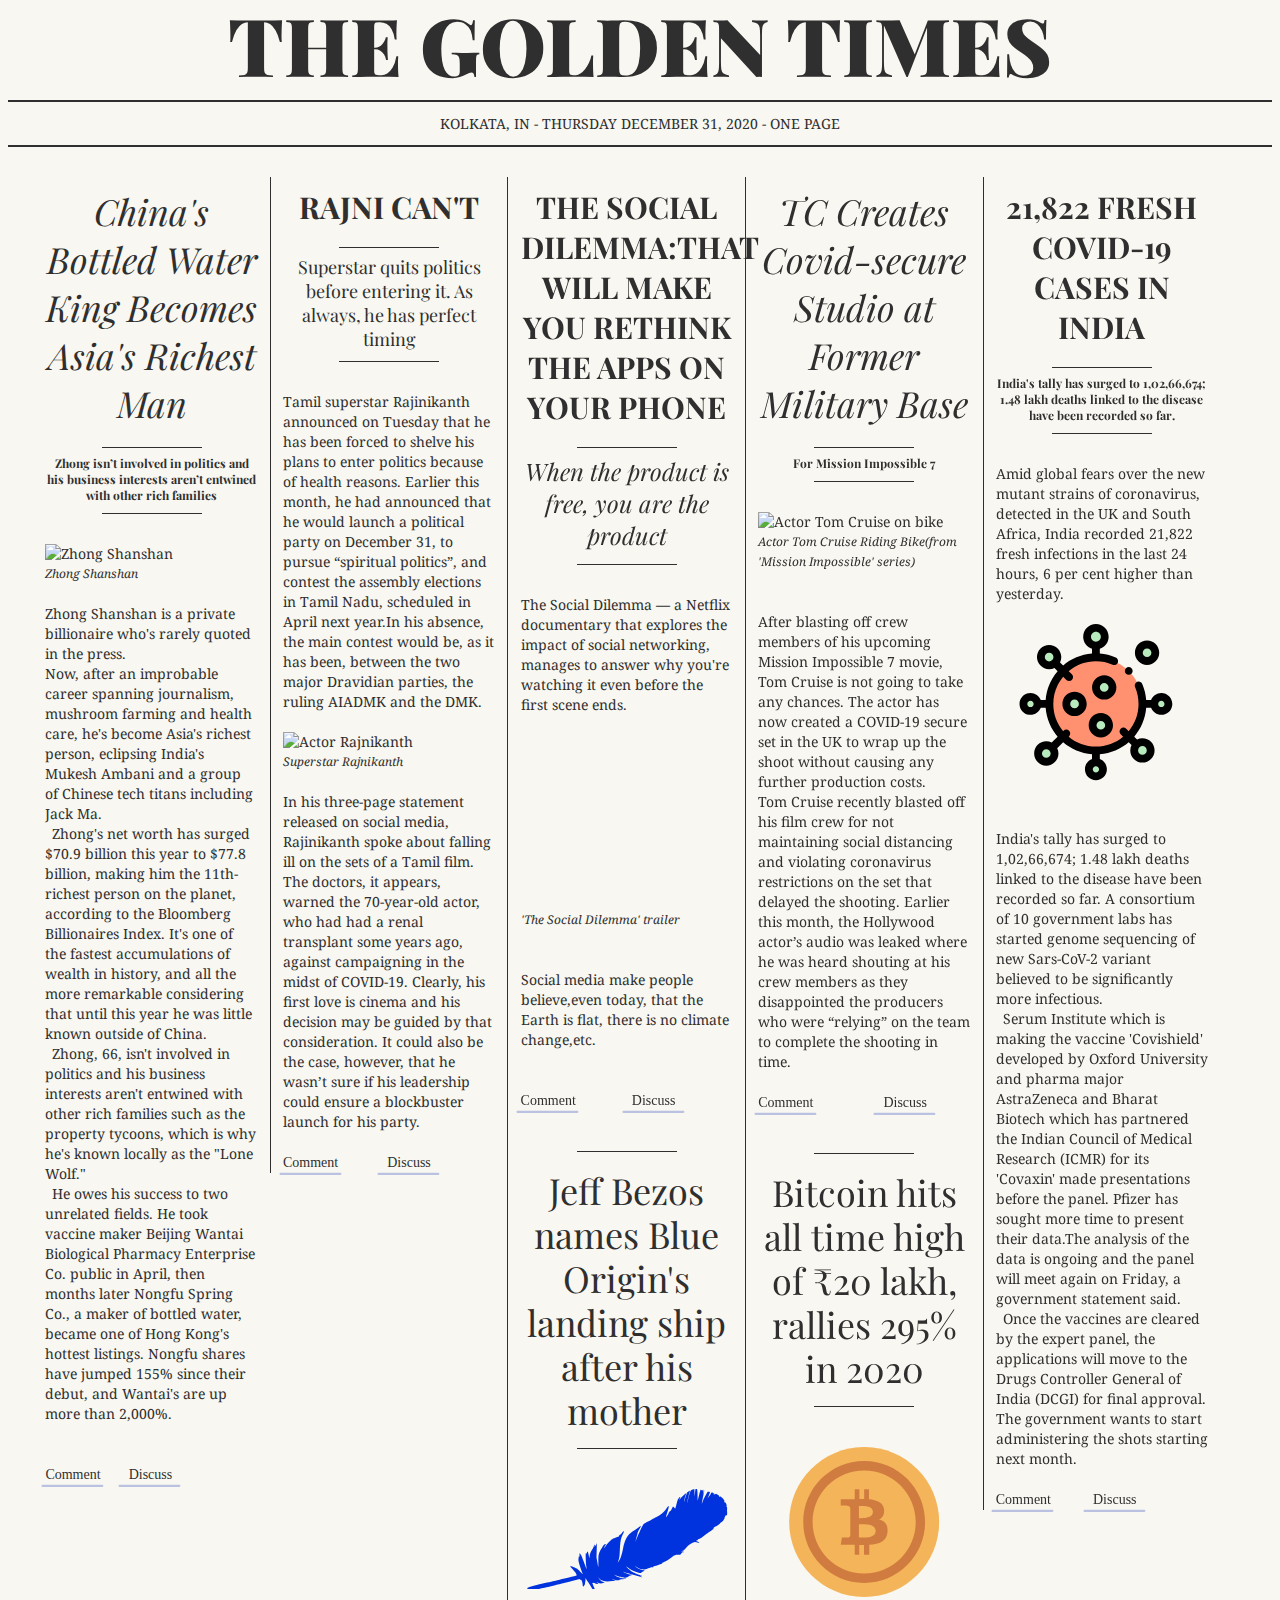
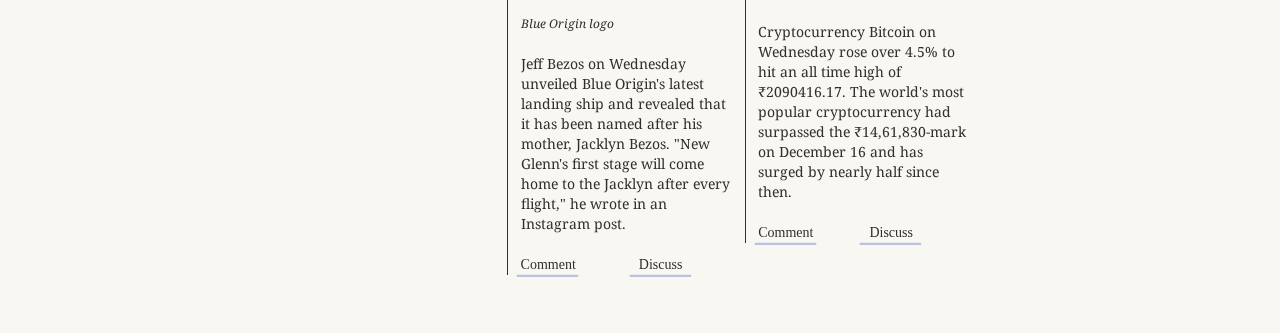
==== index.html @ c3b542cd "index.html" ====
<!DOCTYPE html><html lang="en"><head><meta name="title" content="The Golden Times"><meta name="description" content="Read dreamlike Newspaper"><meta name="keywords" content="Newspaper, News"><meta name="theme-color" content="#2f2f2f"><meta name="msapplication-navbutton-color" content="#2f2f2f"><meta name="apple-mobile-web-app-status-bar-style" content="#2f2f2f"><title>The Golden Times</title><meta name="viewport" content="width=device-width"><link rel="icon" href="https://user-images.githubusercontent.com/72780530/103415965-78e92180-4baa-11eb-8cbb-dcd8109ae44d.png" type="image/png" sizes="32x32"><link href="https://fonts.googleapis.com/css?family=Playfair+Display:400,700,900,400italic,700italic,900italic|Droid+Serif:400,700,400italic,700italic" rel="stylesheet" type="text/css"></head><body><div class="head"><div class="headerobjectswrapper"> <header>The Golden Times</header></div><div class="subhead">Kolkata, IN - Thursday December 31, 2020 - One Page</div></div><div class="content"><div class="collumns"><div class="collumn"><div class="head"><span class="headline hl3">China's Bottled Water King Becomes Asia's Richest Man</span><p><span class="headline hl4">Zhong isn’t involved in politics and his business interests aren’t entwined with other rich families</span></p></div><img loading="lazy" src="https://www.straitstimes.com/sites/default/files/styles/article_pictrure_780x520_/public/articles/2020/09/26/tl-zss-o-260920.jpg?itok=svStbSKo&amp;timestamp=1601111342" alt="Zhong Shanshan" class="media"><figcaption class="figcaption">Zhong Shanshan</figcaption><br>Zhong Shanshan is a private billionaire who's rarely quoted in the press.<br>Now, after an improbable career spanning journalism, mushroom farming and health care, he's become Asia's richest person, eclipsing India's Mukesh Ambani and a group of Chinese tech titans including Jack Ma.<br><p>&ensp;Zhong's net worth has surged $70.9 billion this year to $77.8 billion, making him the 11th-richest person on the planet, according to the Bloomberg Billionaires Index. It's one of the fastest accumulations of wealth in history, and all the more remarkable considering that until this year he was little known outside of China.<br>&ensp;Zhong, 66, isn't involved in politics and his business interests aren't entwined with other rich families such as the property tycoons, which is why he's known locally as the "Lone Wolf."<br>&ensp;He owes his success to two unrelated fields. He took vaccine maker Beijing Wantai Biological Pharmacy Enterprise Co. public in April, then months later Nongfu Spring Co., a maker of bottled water, became one of Hong Kong's hottest listings. Nongfu shares have jumped 155% since their debut, and Wantai's are up more than 2,000%.</p>&emsp;&emsp;&emsp;&emsp;<div><a href="comment#zhongshanshan">Comment<svg class="link" viewBox="0 0 70 36"> <path d="M6.9739 30.8153H63.0244C65.5269 30.8152 75.5358 -3.68471 35.4998 2.81531C-16.1598 11.2025 0.894099 33.9766 26.9922 34.3153C104.062 35.3153 54.5169 -6.68469 23.489 9.31527" /> </svg></a>&emsp;&emsp;<a href="forum#zhongshanshan">Discuss<svg class="link" viewBox="0 0 70 36"> <path d="M6.9739 30.8153H63.0244C65.5269 30.8152 75.5358 -3.68471 35.4998 2.81531C-16.1598 11.2025 0.894099 33.9766 26.9922 34.3153C104.062 35.3153 54.5169 -6.68469 23.489 9.31527" /> </svg></a></div>&emsp;&emsp;&emsp;&emsp; &emsp;&emsp;&emsp;&emsp;&emsp;&emsp;&emsp;&emsp;&emsp;&emsp;&emsp;</div><div class="collumn"><div class="head"><span class="headline hl1">RAJNI CAN'T</span><p><span class="headline hl6">Superstar quits politics before entering it. As always, he has perfect timing</span></p></div>Tamil superstar Rajinikanth announced on Tuesday that he has been forced to shelve his plans to enter politics because of health reasons. Earlier this month, he had announced that he would launch a political party on December 31, to pursue “spiritual politics”, and contest the assembly elections in Tamil Nadu, scheduled in April next year.In his absence, the main contest would be, as it has been, between the two major Dravidian parties, the ruling AIADMK and the DMK.<p></p> <figure class="figure"> <img loading="lazy" class="media" src="https://1.bp.blogspot.com/-Cz1cmx7LyFQ/X-3PhOrOi8I/AAAAAAAAAnc/_jgIpb9uRPkKDDcOwLgp2KeT5uuwi2o0gCLcBGAsYHQ/1.gif" alt="Actor Rajnikanth"> <figcaption class="figcaption">Superstar Rajnikanth</figcaption> </figure><p>In his three-page statement released on social media, Rajinikanth spoke about falling ill on the sets of a Tamil film. The doctors, it appears, warned the 70-year-old actor, who had had a renal transplant some years ago, against campaigning in the midst of COVID-19. Clearly, his first love is cinema and his decision may be guided by that consideration. It could also be the case, however, that he wasn’t sure if his leadership could ensure a blockbuster launch for his party.</p><div><a href="comment#rajnikanth">Comment<svg class="link" viewBox="0 0 70 36"> <path d="M6.9739 30.8153H63.0244C65.5269 30.8152 75.5358 -3.68471 35.4998 2.81531C-16.1598 11.2025 0.894099 33.9766 26.9922 34.3153C104.062 35.3153 54.5169 -6.68469 23.489 9.31527" /> </svg></a>&ensp;&ensp;&emsp;&emsp;&ensp;<a href="forum#rajnikanth">Discuss<svg class="link" viewBox="0 0 70 36"> <path d="M6.9739 30.8153H63.0244C65.5269 30.8152 75.5358 -3.68471 35.4998 2.81531C-16.1598 11.2025 0.894099 33.9766 26.9922 34.3153C104.062 35.3153 54.5169 -6.68469 23.489 9.31527" /> </svg></a></div></div><div class="collumn"><div class="head"><span class="headline hl1">The Social Dilemma:That Will Make You Rethink the Apps on Your Phone</span><p><span class="headline hl2">When the product is free, you are the product</span></p></div>The Social Dilemma — a Netflix documentary that explores the impact of social networking, manages to answer why you're watching it even before the first scene ends.<br><br> <iframe loading="lazy" class="yt" alt="'The Social Dilemma' trailer" title="'The Social Dilemma' trailer" src="https://www.youtube.com/embed/uaaC57tcci0" frameborder="0" allow="accelerometer; autoplay; clipboard-write; encrypted-media; gyroscope; picture-in-picture" allowfullscreen=""></iframe><figcaption class="figcaption">'The Social Dilemma' trailer</figcaption> <br><br><p>Social media make people believe,even today, that the Earth is flat, there is no climate change,etc.<br><br></p><div><a href="comment#thesocialdilemma">Comment<svg class="link" viewBox="0 0 70 36"> <path d="M6.9739 30.8153H63.0244C65.5269 30.8152 75.5358 -3.68471 35.4998 2.81531C-16.1598 11.2025 0.894099 33.9766 26.9922 34.3153C104.062 35.3153 54.5169 -6.68469 23.489 9.31527" /> </svg></a>&ensp;&ensp;&emsp;&emsp;&emsp;<a href="forum#thesocialdilemma">Discuss<svg class="link" viewBox="0 0 70 36"> <path d="M6.9739 30.8153H63.0244C65.5269 30.8152 75.5358 -3.68471 35.4998 2.81531C-16.1598 11.2025 0.894099 33.9766 26.9922 34.3153C104.062 35.3153 54.5169 -6.68469 23.489 9.31527" /> </svg></a></div><span class="citation">Jeff Bezos names Blue Origin's landing ship after his mother</span> <svg style="width:100%;max-height:100px;" version="1.0" xmlns="http://www.w3.org/2000/svg" viewBox="0 0 1200 600" preserveAspectRatio="xMidYMid meet"> <g transform="translate(0,611) scale(0.1,-0.1)" fill="#0033dd" stroke="none"> <path d="M10096 6088 c-2 -13 -14 -108 -26 -213 -12 -104 -23 -192 -26 -194 -2 -2 -4 88 -4 202 0 132 -4 208 -10 212 -6 4 -49 -3 -96 -16 -61 -16 -91 -29 -104 -47 -44 -55 -119 -293 -184 -577 -42 -181 -48 -201 -40 -130 16 135 70 360 161 668 3 10 0 17 -9 17 -22 0 -136 -72 -153 -96 -21 -31 -118 -328 -150 -459 -15 -60 -29 -112 -32 -115 -9 -8 7 109 28 203 11 49 35 138 55 199 20 60 33 112 31 115 -7 6 -130 -100 -246 -212 -60 -58 -103 -110 -122 -145 -15 -30 -28 -47 -29 -38 0 19 23 110 39 151 6 15 8 27 5 27 -13 0 -74 -54 -74 -65 0 -7 -9 -15 -20 -18 -31 -8 -69 -113 -140 -388 -26 -103 -54 -198 -62 -213 l-14 -27 -23 41 c-14 26 -37 47 -64 60 -52 25 -57 25 -57 -2 0 -13 -19 -52 -41 -88 -23 -36 -50 -87 -60 -115 -9 -27 -18 -42 -18 -32 -2 41 -64 -5 -77 -59 -3 -13 -11 -21 -19 -18 -8 3 -16 -9 -23 -33 -20 -70 -49 -143 -54 -137 -3 3 -29 -29 -57 -71 -28 -42 -51 -70 -51 -61 0 28 69 287 115 427 96 299 62 326 -98 79 -128 -197 -400 -424 -613 -510 -51 -21 -167 -79 -256 -128 -90 -49 -221 -120 -291 -157 -170 -89 -240 -153 -298 -273 -189 -391 -300 -642 -350 -792 -21 -63 -38 -113 -38 -109 -2 14 62 291 79 344 11 33 26 94 35 135 17 86 66 193 131 292 73 109 91 198 30 151 -114 -90 -202 -150 -337 -232 -213 -129 -310 -214 -405 -356 -143 -214 -207 -388 -284 -765 -64 -312 -109 -469 -172 -597 -48 -99 -134 -230 -144 -220 -3 3 6 27 20 54 31 61 83 282 91 383 3 41 10 183 15 315 14 331 46 587 91 725 11 34 52 128 90 209 70 147 79 183 46 189 -19 4 -97 -71 -97 -93 0 -7 -8 -19 -17 -26 -9 -8 -29 -34 -45 -58 -15 -25 -28 -37 -28 -28 0 9 -2 17 -5 17 -13 0 -58 -49 -82 -89 -14 -26 -37 -59 -51 -76 -23 -27 -24 -28 -17 -6 7 23 6 24 -26 17 -18 -3 -77 -28 -130 -54 -54 -27 -95 -44 -92 -38 11 18 -24 -2 -96 -53 -39 -28 -74 -51 -78 -51 -4 0 -21 -13 -37 -30 -183 -178 -270 -285 -320 -390 -20 -43 -32 -59 -34 -47 -7 36 8 84 48 150 22 36 40 71 40 76 0 19 -42 12 -85 -14 -50 -29 -87 -75 -122 -153 -15 -31 -47 -86 -72 -122 -54 -77 -113 -208 -143 -316 -20 -73 -22 -107 -26 -439 l-5 -360 -17 100 c-10 55 -34 195 -55 310 l-37 210 7 205 c13 366 15 640 6 640 -10 0 -31 -54 -31 -81 0 -11 -4 -19 -10 -19 -5 0 -19 -17 -29 -37 -11 -21 -29 -49 -40 -63 l-20 -25 14 55 c17 62 19 90 7 90 -12 0 -88 -149 -101 -196 -6 -21 -29 -64 -52 -94 -92 -122 -153 -291 -166 -460 -3 -44 -8 -79 -10 -77 -2 2 -18 78 -37 168 -27 134 -46 206 -62 237 -1 2 -14 -8 -29 -22 -20 -18 -29 -39 -33 -71 -5 -47 -20 -60 -29 -25 -3 11 -12 20 -19 20 -11 0 -14 -30 -14 -157 1 -213 16 -486 34 -608 8 -55 17 -127 21 -160 5 -58 4 -55 -40 70 -47 134 -62 173 -147 385 -28 69 -58 148 -68 175 -45 130 -136 285 -166 285 -2 0 -4 -48 -4 -106 0 -92 -2 -105 -15 -94 -22 18 -35 3 -35 -39 0 -21 -5 -62 -11 -92 -22 -110 47 -365 225 -833 14 -37 26 -71 26 -75 0 -3 -60 53 -132 125 -147 145 -211 197 -266 215 -20 7 -53 23 -72 35 -19 13 -39 24 -44 24 -6 0 -26 11 -45 24 -38 25 -150 52 -175 43 -22 -8 -8 -44 25 -68 16 -11 29 -25 29 -31 0 -6 51 -64 114 -128 73 -74 123 -135 141 -170 15 -30 35 -66 45 -80 9 -14 19 -37 22 -51 5 -26 3 -27 -106 -53 -61 -15 -181 -44 -266 -66 -210 -54 -814 -201 -980 -239 -74 -17 -265 -60 -425 -96 -382 -86 -605 -140 -745 -179 -63 -18 -160 -46 -215 -61 -168 -46 -205 -63 -220 -99 -26 -64 12 -136 71 -136 43 0 446 60 579 86 494 96 931 201 2257 540 l227 58 21 -24 c11 -13 20 -27 20 -32 0 -20 20 -6 21 15 0 19 2 18 16 -10 22 -44 37 -42 30 5 -11 65 13 9 29 -71 8 -39 19 -81 24 -92 8 -19 19 -97 22 -173 1 -23 6 -31 15 -28 9 4 13 -3 13 -19 0 -38 15 -30 54 29 46 69 56 97 56 154 1 26 7 65 15 87 9 24 15 78 15 135 l0 95 44 -78 c25 -42 79 -124 120 -182 42 -58 115 -174 163 -257 96 -168 141 -231 159 -224 7 3 20 -4 30 -15 23 -25 79 -27 71 -1 -20 63 -97 254 -111 273 -9 13 -16 33 -16 44 0 11 -13 48 -29 82 l-30 62 30 -6 c33 -6 37 2 12 30 -10 11 13 0 50 -24 57 -35 81 -44 140 -50 40 -4 87 -11 105 -15 27 -5 32 -3 32 12 0 13 -18 29 -55 48 -30 16 -55 32 -55 37 0 14 9 11 89 -28 115 -57 220 -57 344 -1 62 28 60 44 -6 50 -64 5 -137 39 -174 81 -16 17 -51 56 -79 86 -103 115 -121 149 -28 57 49 -48 107 -99 130 -112 146 -86 361 -103 685 -54 72 11 138 20 145 20 8 0 14 6 14 14 0 9 -29 24 -78 40 -42 15 -84 31 -92 37 -12 9 -11 10 5 4 11 -4 67 -22 125 -42 95 -32 112 -34 188 -30 64 3 87 8 94 20 13 24 68 35 213 42 144 7 185 12 185 25 0 5 -30 11 -67 15 -102 10 -217 34 -323 67 -112 36 -149 54 -250 121 -74 49 -123 88 -65 52 96 -60 227 -113 321 -131 22 -4 81 -17 133 -30 51 -13 121 -24 156 -24 68 0 175 18 175 30 0 4 10 10 23 14 12 3 46 21 76 40 30 19 68 38 85 41 45 9 86 26 86 36 0 18 -48 33 -100 30 -75 -3 -151 23 -300 102 -131 70 -149 83 -59 43 90 -39 202 -71 484 -140 165 -40 321 -85 400 -115 125 -47 205 -70 205 -58 0 3 -25 22 -55 43 -31 20 -54 38 -51 41 2 2 23 -1 46 -7 23 -6 45 -9 48 -6 8 8 8 8 -103 50 -314 120 -469 195 -593 289 -112 84 -260 222 -249 233 4 4 40 -16 80 -44 179 -127 270 -182 372 -225 149 -62 287 -106 355 -114 50 -5 61 -2 110 27 30 18 69 42 86 55 16 13 47 30 67 39 20 8 37 19 37 24 0 5 -24 12 -52 16 -126 16 -344 109 -474 201 -73 52 -85 69 -21 30 84 -53 323 -163 379 -175 34 -8 94 -11 155 -8 83 5 108 10 164 37 37 18 94 37 127 44 33 7 69 20 79 30 15 13 37 17 90 17 64 0 71 2 66 18 -6 26 12 37 97 57 41 10 116 32 165 50 50 18 108 38 130 45 113 34 155 53 155 71 0 9 -6 20 -12 22 -10 4 -9 6 1 6 15 1 103 42 111 52 3 3 48 26 100 51 107 50 244 140 387 255 150 118 200 136 376 133 l108 -1 45 48 c24 26 56 61 70 77 22 25 30 28 65 22 43 -7 49 2 19 29 -15 13 -43 20 -93 24 l-72 6 63 12 c112 21 141 42 251 177 98 121 162 186 182 186 6 0 31 17 57 38 104 84 226 142 300 142 21 0 78 -12 126 -26 155 -45 187 -20 50 39 -49 21 -93 42 -97 46 -15 15 21 38 68 45 36 6 45 11 45 27 0 13 -7 19 -22 19 -35 0 -9 16 57 35 84 24 127 47 238 132 192 145 629 465 643 470 22 8 16 33 -8 33 -19 0 -13 7 27 35 27 20 90 58 140 85 139 76 249 160 253 193 2 18 9 27 21 27 9 0 28 8 41 18 48 35 141 138 147 162 3 14 17 38 30 53 24 30 29 47 13 47 -5 0 -1 15 9 33 10 18 22 47 25 64 9 38 20 48 62 57 60 13 66 29 63 180 -2 75 -7 136 -12 136 -5 0 -4 7 3 15 9 11 11 39 7 98 -7 101 -12 115 -46 124 l-26 7 25 6 c21 5 24 11 22 35 -5 48 -23 96 -54 147 -26 42 -34 48 -63 48 -21 0 -35 6 -39 16 -9 23 -8 24 12 24 10 0 21 2 24 5 8 9 -89 154 -136 204 -48 50 -108 91 -134 91 -11 0 -31 -9 -44 -20 l-25 -19 4 43 c5 43 4 45 -37 75 -24 17 -68 43 -98 58 l-55 27 -49 -27 -48 -27 6 25 c8 32 -3 32 -39 -2 l-29 -28 16 32 c9 18 16 38 16 45 0 7 -28 24 -61 37 -61 23 -62 23 -88 3 -14 -10 -34 -41 -44 -68 -10 -26 -40 -78 -66 -114 -27 -36 -65 -90 -86 -120 -44 -65 -46 -69 44 143 39 93 71 177 71 187 0 28 -22 39 -82 39 l-57 0 -56 -87 c-83 -128 -200 -371 -256 -528 -27 -77 -46 -121 -43 -99 13 86 86 469 119 624 19 90 33 166 31 169 -3 2 -23 -52 -45 -119 -45 -141 -49 -138 -21 22 11 67 16 117 10 123 -17 17 -57 -3 -65 -31 l-8 -28 -13 32 c-14 33 -49 51 -78 40 -8 -3 -42 -123 -91 -319 -43 -172 -81 -318 -84 -325 -3 -6 -6 102 -6 240 0 159 -5 282 -13 332 -20 119 -17 115 -67 115 -38 0 -45 -3 -49 -22z"></path> </g> </svg><p></p><figcaption class="figcaption">Blue Origin logo</figcaption> <br>Jeff Bezos on Wednesday unveiled Blue Origin's latest landing ship and revealed that it has been named after his mother, Jacklyn Bezos. "New Glenn's first stage will come home to the Jacklyn after every flight," he wrote in an Instagram post.<p></p><div><a href="comment#jeffbezos">Comment<svg class="link" viewBox="0 0 70 36"> <path d="M6.9739 30.8153H63.0244C65.5269 30.8152 75.5358 -3.68471 35.4998 2.81531C-16.1598 11.2025 0.894099 33.9766 26.9922 34.3153C104.062 35.3153 54.5169 -6.68469 23.489 9.31527" /> </svg></a>&ensp;&emsp;&emsp;&emsp;&emsp;<a href="forum#jeffbezos">Discuss<svg class="link" viewBox="0 0 70 36"> <path d="M6.9739 30.8153H63.0244C65.5269 30.8152 75.5358 -3.68471 35.4998 2.81531C-16.1598 11.2025 0.894099 33.9766 26.9922 34.3153C104.062 35.3153 54.5169 -6.68469 23.489 9.31527" /> </svg></a></div></div><div class="collumn"><div class="head"><span class="headline hl3">TC Creates Covid-secure Studio at Former Military Base</span><p><span class="headline hl4">For Mission Impossible 7</span></p></div><img loading="lazy" style="width:100%;min-height:120;" alt="Actor Tom Cruise on bike" src="https://1.bp.blogspot.com/-xHrRZ0V1jxg/X-3PhC-i2GI/AAAAAAAAAnY/-EVMXaaUHW4Z52pcjzrvzyWEXJSicAQqwCLcBGAsYHQ/2.gif"><figcaption class="figcaption">Actor Tom Cruise Riding Bike(from 'Mission Impossible' series)</figcaption><br><br><p>After blasting off crew members of his upcoming Mission Impossible 7 movie, Tom Cruise is not going to take any chances. The actor has now created a COVID-19 secure set in the UK to wrap up the shoot without causing any further production costs.<br>Tom Cruise recently blasted off his film crew for not maintaining social distancing and violating coronavirus restrictions on the set that delayed the shooting. Earlier this month, the Hollywood actor’s audio was leaked where he was heard shouting at his crew members as they disappointed the producers who were “relying” on the team to complete the shooting in time.</p><div><a href="comment#tomcruise">Comment<svg class="link" viewBox="0 0 70 36"> <path d="M6.9739 30.8153H63.0244C65.5269 30.8152 75.5358 -3.68471 35.4998 2.81531C-16.1598 11.2025 0.894099 33.9766 26.9922 34.3153C104.062 35.3153 54.5169 -6.68469 23.489 9.31527" /> </svg></a>&emsp;&emsp;&emsp;&emsp;&emsp;<a href="forum#tomcruise">Discuss<svg class="link" viewBox="0 0 70 36"> <path d="M6.9739 30.8153H63.0244C65.5269 30.8152 75.5358 -3.68471 35.4998 2.81531C-16.1598 11.2025 0.894099 33.9766 26.9922 34.3153C104.062 35.3153 54.5169 -6.68469 23.489 9.31527" /> </svg></a></div><p></p><p><span class="citation">Bitcoin hits all time high of ₹20 lakh, rallies 295% in 2020</span><svg style="width:100%;max-height:150px;" version="1.1" xmlns="http://www.w3.org/2000/svg" xmlns:xlink="http://www.w3.org/1999/xlink" x="0px" y="0px" viewBox="0 0 291.764 291.764" xml:space="preserve"><g><path style="fill:#f4b459;" d="M145.882,0c80.573,0,145.882,65.319,145.882,145.882s-65.31,145.882-145.882,145.882 S0,226.446,0,145.882S65.31,0,145.882,0z"></path><path style="fill:#D07C40;" d="M145.882,27.399c-65.465,0-118.529,53.065-118.529,118.529s53.065,118.529,118.529,118.529 s118.529-53.065,118.529-118.529S211.347,27.399,145.882,27.399z M145.882,246.231c-55.39,0-100.294-44.914-100.294-100.294 c0-55.39,44.904-100.294,100.294-100.294s100.294,44.904,100.294,100.294C246.176,201.318,201.272,246.231,145.882,246.231z M174.63,141.187c6.738-3.483,10.969-9.601,9.984-19.804c-1.331-13.941-14.369-18.618-29.395-19.949l-0.009-19.329h-9.355v18.828 l-9.3,0.128V82.104h-9.063v19.329c-2.516,0.055-8.698,0.109-11.124,0.109v-0.064l-16.056-0.009v12.573c0,0,12.008-0.164,11.88,0 c4.714,0,6.255,2.772,6.683,5.161l0.009,22.028l1.231,0.082h-1.231v30.863c-0.201,1.504-1.076,3.902-4.367,3.911 c0.146,0.137-11.889,0-11.889,0l-2.316,14.05h15.144l12.017,0.073l0.009,19.566h8.78l-0.009-19.357 c3.209,0.073,6.282,0.109,9.309,0.1v19.256h10.212v-19.53c19.566-1.131,33.836-6.118,35.541-24.709 C192.701,150.56,185.736,143.886,174.63,141.187z M135.698,114.891c6.574,0,27.216-2.115,27.216,11.762 c0,13.294-20.642,11.753-27.216,11.753V114.891z M135.698,176.162V150.25c7.896,0,32.632-2.289,32.632,12.956 C168.33,177.831,143.594,176.162,135.698,176.162z"></path></g></svg><br><br> Cryptocurrency Bitcoin on Wednesday rose over 4.5% to hit an all time high of ₹2090416.17. The world's most popular cryptocurrency had surpassed the ₹14,61,830-mark on December 16 and has surged by nearly half since then.</p><div><a href="comment#btc">Comment<svg class="link" viewBox="0 0 70 36"> <path d="M6.9739 30.8153H63.0244C65.5269 30.8152 75.5358 -3.68471 35.4998 2.81531C-16.1598 11.2025 0.894099 33.9766 26.9922 34.3153C104.062 35.3153 54.5169 -6.68469 23.489 9.31527" /> </svg></a>&emsp;&emsp;&emsp;&emsp;<a href="forum#btc">Discuss<svg class="link" viewBox="0 0 70 36"> <path d="M6.9739 30.8153H63.0244C65.5269 30.8152 75.5358 -3.68471 35.4998 2.81531C-16.1598 11.2025 0.894099 33.9766 26.9922 34.3153C104.062 35.3153 54.5169 -6.68469 23.489 9.31527" /> </svg></a></div></div><div class="collumn"><div class="head"><span class="headline hl1">21,822 Fresh COVID-19 Cases In India</span><p><span class="headline hl4">India's tally has surged to 1,02,66,674; 1.48 lakh deaths linked to the disease have been recorded so far.</span></p></div><p>Amid global fears over the new mutant strains of coronavirus, detected in the UK and South Africa, India recorded 21,822 fresh infections in the last 24 hours, 6 per cent higher than yesterday.</p> <svg style="max-height:200px;z-index:-1;" viewBox="0 0 512.019 512.019" xmlns="http://www.w3.org/2000/svg"><g id="XMLID_629_"><ellipse id="XMLID_494_" cx="255.798" cy="204.54" fill="#ff9171" rx="119.097" ry="119.097" transform="matrix(.707 -.707 .707 .707 -69.71 240.785)"></ellipse><g id="XMLID_2843_"><circle id="XMLID_2844_" cx="128.791" cy="331.546" fill="#b7eabc" r="21.123"></circle></g><g id="XMLID_2841_"><circle id="XMLID_2842_" cx="128.791" cy="331.546" fill="#b7eabc" r="21.123"></circle></g><g fill="#b7eabc"><circle id="XMLID_2830_" cx="255.798" cy="372.013" r="18.105"></circle><circle id="XMLID_1797_" cx="255.798" cy="372.013" r="18.105"></circle><ellipse id="XMLID_1768_" cx="255.798" cy="32.59" rx="22.581" ry="22.581" transform="matrix(.987 -.16 .16 .987 -1.917 41.395)"></ellipse><ellipse id="XMLID_1614_" cx="255.798" cy="32.59" rx="22.581" ry="22.581" transform="matrix(.987 -.16 .16 .987 -1.917 41.395)"></ellipse><ellipse id="XMLID_1822_" cx="88.324" cy="204.54" rx="18.105" ry="18.105" transform="matrix(.23 -.973 .973 .23 -131.037 243.507)"></ellipse><ellipse id="XMLID_1821_" cx="88.324" cy="204.54" rx="18.105" ry="18.105" transform="matrix(.23 -.973 .973 .23 -131.037 243.507)"></ellipse><ellipse id="XMLID_1798_" cx="423.271" cy="204.54" rx="18.105" ry="18.105" transform="matrix(.707 -.707 .707 .707 -20.658 359.206)"></ellipse><ellipse id="XMLID_1796_" cx="423.271" cy="204.54" rx="18.105" ry="18.105" transform="matrix(.707 -.707 .707 .707 -20.658 359.206)"></ellipse></g><g id="XMLID_1788_"><ellipse id="XMLID_1791_" cx="374.895" cy="323.637" fill="#b7eabc" rx="21.123" ry="21.123" transform="matrix(.987 -.16 .16 .987 -47 64.23)"></ellipse></g><g id="XMLID_1786_"><ellipse id="XMLID_1787_" cx="374.895" cy="323.637" fill="#b7eabc" rx="21.123" ry="21.123" transform="matrix(.987 -.16 .16 .987 -47 64.23)"></ellipse></g><g id="XMLID_179_"><circle id="XMLID_181_" cx="201.117" cy="204.54" fill="#b7eabc" r="21.123"></circle></g><g id="XMLID_177_"><circle id="XMLID_178_" cx="201.117" cy="204.54" fill="#b7eabc" r="21.123"></circle></g><g id="XMLID_204_"><ellipse id="XMLID_207_" cx="277.047" cy="162.294" fill="#b7eabc" rx="21.123" ry="21.123" transform="matrix(.987 -.16 .16 .987 -22.419 46.474)"></ellipse></g><g id="XMLID_185_"><ellipse id="XMLID_186_" cx="277.047" cy="162.294" fill="#b7eabc" rx="21.123" ry="21.123" transform="matrix(.987 -.16 .16 .987 -22.419 46.474)"></ellipse></g><g id="XMLID_212_"><circle id="XMLID_213_" cx="268.406" cy="259.221" fill="#b7eabc" r="21.123"></circle></g><g id="XMLID_210_"><circle id="XMLID_211_" cx="268.406" cy="259.221" fill="#b7eabc" r="21.123"></circle></g><g id="XMLID_1843_"><circle id="XMLID_1844_" cx="136.039" cy="84.781" fill="#b7eabc" r="21.123"></circle></g><g id="XMLID_1833_"><circle id="XMLID_1842_" cx="136.039" cy="84.781" fill="#b7eabc" r="21.123"></circle></g><g id="XMLID_1545_"><g id="XMLID_1828_"><ellipse id="XMLID_1829_" cx="386.757" cy="73.58" fill="#b7eabc" rx="21.123" ry="21.123" transform="matrix(.924 -.383 .383 .924 1.282 153.607)"></ellipse></g><g id="XMLID_1826_"><ellipse id="XMLID_1827_" cx="386.757" cy="73.58" fill="#b7eabc" rx="21.123" ry="21.123" transform="matrix(.924 -.383 .383 .924 1.282 153.607)"></ellipse></g></g><g id="XMLID_624_"><path id="XMLID_1043_" d="m423.272 176.435c-11.976 0-22.22 7.532-26.26 18.105h-12.496c-1.083-14.226-4.485-28.03-10.155-41.155-2.191-5.07-8.077-7.405-13.146-5.214-5.07 2.19-7.404 8.076-5.214 13.146 5.902 13.663 8.895 28.205 8.895 43.224 0 26.485-9.49 50.793-25.244 69.711l-6.297-6.297c-3.905-3.903-10.237-3.904-14.142 0-3.905 3.905-3.906 10.237-.001 14.142l6.297 6.297c-18.918 15.754-43.226 25.244-69.711 25.244s-50.794-9.49-69.711-25.244l.978-.978c3.905-3.905 3.905-10.237 0-14.143-3.905-3.904-10.237-3.904-14.143 0l-.978.978c-15.754-18.918-25.244-43.226-25.244-69.711s9.49-50.793 25.244-69.711l8.226 8.226c1.953 1.953 4.512 2.929 7.071 2.929s5.119-.976 7.071-2.929c3.905-3.905 3.905-10.237 0-14.143l-8.226-8.226c18.918-15.754 43.226-25.244 69.711-25.244 14.865 0 29.27 2.934 42.814 8.719 5.081 2.17 10.955-.19 13.124-5.268 2.17-5.079-.189-10.955-5.268-13.124-12.982-5.545-26.623-8.876-40.671-9.946v-12.228c13.087-4.231 22.58-16.527 22.58-31.005 0-17.965-14.616-32.581-32.58-32.581-17.965 0-32.581 14.616-32.581 32.581 0 14.477 9.494 26.773 22.581 31.005v12.232c-28.091 2.162-53.689 13.358-73.895 30.675l-7.959-7.959c2.056-4.152 3.218-8.823 3.218-13.762 0-17.161-13.961-31.123-31.123-31.123-17.161 0-31.123 13.962-31.123 31.123s13.962 31.123 31.123 31.123c4.939 0 9.61-1.162 13.762-3.218l7.959 7.959c-17.317 20.206-28.513 45.804-30.675 73.895h-12.501c-4.04-10.573-14.284-18.105-26.26-18.105-15.498 0-28.105 12.608-28.105 28.105s12.608 28.105 28.105 28.105c11.976 0 22.22-7.532 26.26-18.105h12.5c2.162 28.091 13.359 53.689 30.676 73.895l-15.207 15.207c-4.152-2.056-8.823-3.218-13.762-3.218-17.161 0-31.123 13.961-31.123 31.122s13.962 31.123 31.123 31.123 31.123-13.962 31.123-31.123c0-4.939-1.162-9.61-3.218-13.762l15.207-15.207c20.207 17.317 45.804 28.513 73.895 30.675v12.501c-10.574 4.04-18.105 14.285-18.105 26.26 0 15.497 12.608 28.105 28.105 28.105s28.105-12.608 28.105-28.105c0-11.976-7.532-22.22-18.105-26.26v-12.501c28.091-2.162 53.688-13.359 73.895-30.675l7.297 7.298c-2.056 4.152-3.218 8.823-3.218 13.762 0 17.161 13.962 31.123 31.123 31.123s31.123-13.962 31.123-31.123-13.961-31.122-31.123-31.122c-4.939 0-9.61 1.162-13.762 3.218l-7.298-7.298c17.317-20.206 28.513-45.804 30.675-73.895h12.5c4.04 10.574 14.284 18.105 26.261 18.105 15.497 0 28.105-12.608 28.105-28.105.002-15.498-12.605-28.105-28.102-28.105zm-167.474-156.425c6.937 0 12.58 5.644 12.58 12.581s-5.643 12.581-12.58 12.581-12.581-5.644-12.581-12.581 5.644-12.581 12.581-12.581zm-119.759 75.894c-6.133 0-11.123-4.99-11.123-11.123s4.99-11.123 11.123-11.123 11.123 4.99 11.123 11.123-4.99 11.123-11.123 11.123zm-47.715 116.741c-4.469 0-8.105-3.636-8.105-8.105s3.636-8.105 8.105-8.105 8.105 3.636 8.105 8.105-3.635 8.105-8.105 8.105zm40.468 130.024c-6.133 0-11.123-4.99-11.123-11.123s4.99-11.122 11.123-11.122 11.123 4.989 11.123 11.122c-.001 6.133-4.991 11.123-11.123 11.123zm127.006 37.45c-4.469 0-8.105-3.636-8.105-8.105s3.636-8.105 8.105-8.105 8.105 3.636 8.105 8.105-3.636 8.105-8.105 8.105zm119.097-67.604c6.133 0 11.123 4.989 11.123 11.122s-4.99 11.123-11.123 11.123-11.123-4.99-11.123-11.123 4.99-11.122 11.123-11.122zm48.377-99.87c-4.469 0-8.106-3.636-8.106-8.105s3.636-8.105 8.106-8.105c4.469 0 8.105 3.636 8.105 8.105-.001 4.469-3.636 8.105-8.105 8.105z"></path><path id="XMLID_1052_" d="m169.994 204.54c0 17.161 13.962 31.123 31.123 31.123s31.123-13.962 31.123-31.123-13.962-31.123-31.123-31.123-31.123 13.961-31.123 31.123zm42.245 0c0 6.133-4.99 11.123-11.123 11.123s-11.123-4.99-11.123-11.123 4.99-11.123 11.123-11.123 11.123 4.99 11.123 11.123z"></path><path id="XMLID_1055_" d="m277.047 131.171c-17.161 0-31.123 13.961-31.123 31.123 0 17.161 13.961 31.123 31.123 31.123 17.161 0 31.123-13.962 31.123-31.123s-13.962-31.123-31.123-31.123zm0 42.246c-6.133 0-11.123-4.99-11.123-11.123s4.99-11.123 11.123-11.123 11.123 4.99 11.123 11.123-4.989 11.123-11.123 11.123z"></path><path id="XMLID_1058_" d="m268.406 228.098c-17.161 0-31.123 13.961-31.123 31.122s13.962 31.123 31.123 31.123 31.122-13.962 31.122-31.123c0-17.16-13.961-31.122-31.122-31.122zm0 42.246c-6.133 0-11.123-4.99-11.123-11.123s4.99-11.122 11.123-11.122 11.122 4.99 11.122 11.122c0 6.133-4.989 11.123-11.122 11.123z"></path><path id="XMLID_1061_" d="m386.757 104.703c17.161 0 31.123-13.961 31.123-31.123s-13.962-31.123-31.123-31.123-31.122 13.962-31.122 31.123 13.961 31.123 31.122 31.123zm0-42.245c6.133 0 11.123 4.99 11.123 11.123s-4.99 11.123-11.123 11.123-11.122-4.99-11.122-11.123c-.001-6.134 4.989-11.123 11.122-11.123z"></path><path id="XMLID_1062_" d="m339.84 130.16c2.63 0 5.21-1.07 7.07-2.93s2.93-4.44 2.93-7.08c0-2.63-1.07-5.21-2.93-7.07s-4.44-2.93-7.07-2.93-5.21 1.07-7.07 2.93-2.93 4.44-2.93 7.07c0 2.64 1.07 5.22 2.93 7.08 1.86 1.859 4.44 2.93 7.07 2.93z"></path></g></g></svg><p>India's tally has surged to 1,02,66,674; 1.48 lakh deaths linked to the disease have been recorded so far. A consortium of 10 government labs has started genome sequencing of new Sars-CoV-2 variant believed to be significantly more infectious.<br>&ensp;Serum Institute which is making the vaccine 'Covishield' developed by Oxford University and pharma major AstraZeneca and Bharat Biotech which has partnered the Indian Council of Medical Research (ICMR) for its 'Covaxin' made presentations before the panel. Pfizer has sought more time to present their data.The analysis of the data is ongoing and the panel will meet again on Friday, a government statement said.<br>&ensp;Once the vaccines are cleared by the expert panel, the applications will move to the Drugs Controller General of India (DCGI) for final approval. The government wants to start administering the shots starting next month.</p><div><a href="comment#covid">Comment<svg class="link" viewBox="0 0 70 36"> <path d="M6.9739 30.8153H63.0244C65.5269 30.8152 75.5358 -3.68471 35.4998 2.81531C-16.1598 11.2025 0.894099 33.9766 26.9922 34.3153C104.062 35.3153 54.5169 -6.68469 23.489 9.31527" /> </svg></a>&emsp;&emsp;&emsp;<a href="forum#covid">Discuss<svg class="link" viewBox="0 0 70 36"> <path d="M6.9739 30.8153H63.0244C65.5269 30.8152 75.5358 -3.68471 35.4998 2.81531C-16.1598 11.2025 0.894099 33.9766 26.9922 34.3153C104.062 35.3153 54.5169 -6.68469 23.489 9.31527" /> </svg></a></div></div></div></div><style>html {scrollbar-width: none;-ms-overflow-style: none;}body{font-family:'Droid Serif',serif;font-size:14px;color:#2f2f2f;background-color:#f9f7f1}::selection{color:#fff;background:#000}::-moz-selection{color:#fff;background:#000}header{font-family:'Playfair Display',serif;font-weight:900;font-size:80px;text-transform:uppercase;display:inline-block;line-height:72px;margin-bottom:20px}p{margin-top:0;margin-bottom:20px}.head{text-align:center;position:relative}.subhead{text-transform:uppercase;border-bottom:2px solid #2f2f2f;border-top:2px solid #2f2f2f;padding:12px 0 12px 0}.weatherforcastbox{position:relative;width:12%;left:50px;border:3px double #2f2f2f;padding:10px 15px 10px 15px;line-height:20px;display:inline-block;margin:0 50px 20px -360px}.content{font-size:0;line-height:0;word-spacing:-.31em;display:inline-block;margin:30px 2% 0 2%}.collumn{font-size:14px;line-height:20px;width:17.5%;display:inline-block;padding:0 1% 0 1%;vertical-align:top;margin-bottom:50px;transition:all .7s}.collumn+.collumn{border-left:1px solid #2f2f2f}.collumn .headline{text-align:center;line-height:normal;font-family:'Playfair Display',serif;display:block;margin:0 auto}.collumn .headline.hl1{font-weight:700;font-size:30px;text-transform:uppercase;padding:10px 0 10px 0}.collumn .headline.hl2{font-weight:400;font-style:italic;font-size:24px;box-sizing:border-box;padding:10px 0 10px 0}.collumn .headline.hl2:before{border-top:1px solid #2f2f2f;content:'';width:100px;height:7px;display:block;margin:0 auto}.collumn .headline.hl2:after{border-bottom:1px solid #2f2f2f;content:'';width:100px;height:13px;display:block;margin:0 auto}.collumn .headline.hl3{font-weight:400;font-style:italic;font-size:36px;box-sizing:border-box;padding:10px 0 10px 0}.collumn .headline.hl4{font-weight:700;font-size:12px;box-sizing:border-box;padding:10px 0 10px 0}.collumn .headline.hl4:before{border-top:1px solid #2f2f2f;content:'';width:100px;height:7px;display:block;margin:0 auto}.collumn .headline.hl4:after{border-bottom:1px solid #2f2f2f;content:'';width:100px;height:10px;display:block;margin:0 auto}.collumn .headline.hl5{font-weight:400;font-size:42px;text-transform:uppercase;font-style:italic;box-sizing:border-box;padding:10px 0 10px 0}.collumn .headline.hl6{font-weight:400;font-size:18px;box-sizing:border-box;padding:10px 0 10px 0}.collumn .headline.hl6:before{border-top:1px solid #2f2f2f;content:'';width:100px;height:7px;display:block;margin:0 auto}.collumn .headline.hl6:after{border-bottom:1px solid #2f2f2f;content:'';width:100px;height:10px;display:block;margin:0 auto}.collumn .headline.hl7{font-weight:700;font-size:12px;box-sizing:border-box;display:block;padding:10px 0 10px 0}.collumn .headline.hl8{font-weight:700;font-size:12px;box-sizing:border-box;padding:10px 0 10px 0}.collumn .headline.hl9{font-weight:700;font-size:12px;box-sizing:border-box;padding:10px 0 10px 0}.collumn .headline.hl10{font-weight:700;font-size:12px;box-sizing:border-box;padding:10px 0 10px 0}.collumn .citation{font-family:'Playfair Display',serif;font-size:36px;line-height:44px;text-align:center;font-weight:400;display:block;margin:40px 0 40px 0;font-feature-settings:"liga","dlig"}.yt{width:100%;height:auto;min-height:170px}.collumn .citation:before{border-top:1px solid #2f2f2f;content:'';width:100px;height:16px;display:block;margin:0 auto}.collumn .citation:after{border-bottom:1px solid #2f2f2f;content:'';width:100px;height:16px;display:block;margin:0 auto}.collumn .figure{margin:0 0 20px}.collumn .figcaption{font-style:italic;font-size:12px}.media{width:100%}:root{--text:#2B3044;--line:#BBC1E1;--line-active:#275EFE}a{display:inline-block;position:relative;text-decoration:none;color:inherit;font-family:Segoe UI;margin:0 var(--spacing, 0px);transition:margin 0.25s}a .link{width:76px;height:40px;position:absolute;left:50%;bottom:0;transform:translate(-50%, 7px) translateZ(0);fill:none;stroke:var(--stroke, var(--line));stroke-linecap:round;stroke-width:2px;stroke-dasharray:var(--offset, 69px) 278px;stroke-dashoffset:361px;transition:stroke 0.25s ease var(--stroke-delay, 0s), stroke-dasharray 0.35s}a:hover{--spacing:4px;--stroke:var(--line-active);--stroke-delay: .1s;--offset:180px}@media only all and (max-width: 1300px){.weatherforcastbox{display:none}}@media only all and (max-width: 1200px){.collumn{width:31%}}@media only all and (max-width: 900px){.collumn{width:47%}}@media only all and (max-width: 600px){.collumn{width:100%}.collumn+.collumn{border-left:none;border-bottom:1px solid #2f2f2f}header{max-width:320px;font-size:60px;line-height:54px;overflow:hidden}}::-webkit-scrollbar {width: 10px;}::-webkit-scrollbar-track {background: #f1f1f1; }::-webkit-scrollbar-thumb{background: #888; }::-webkit-scrollbar-thumb:hover {background: #555;}</style></body></html>
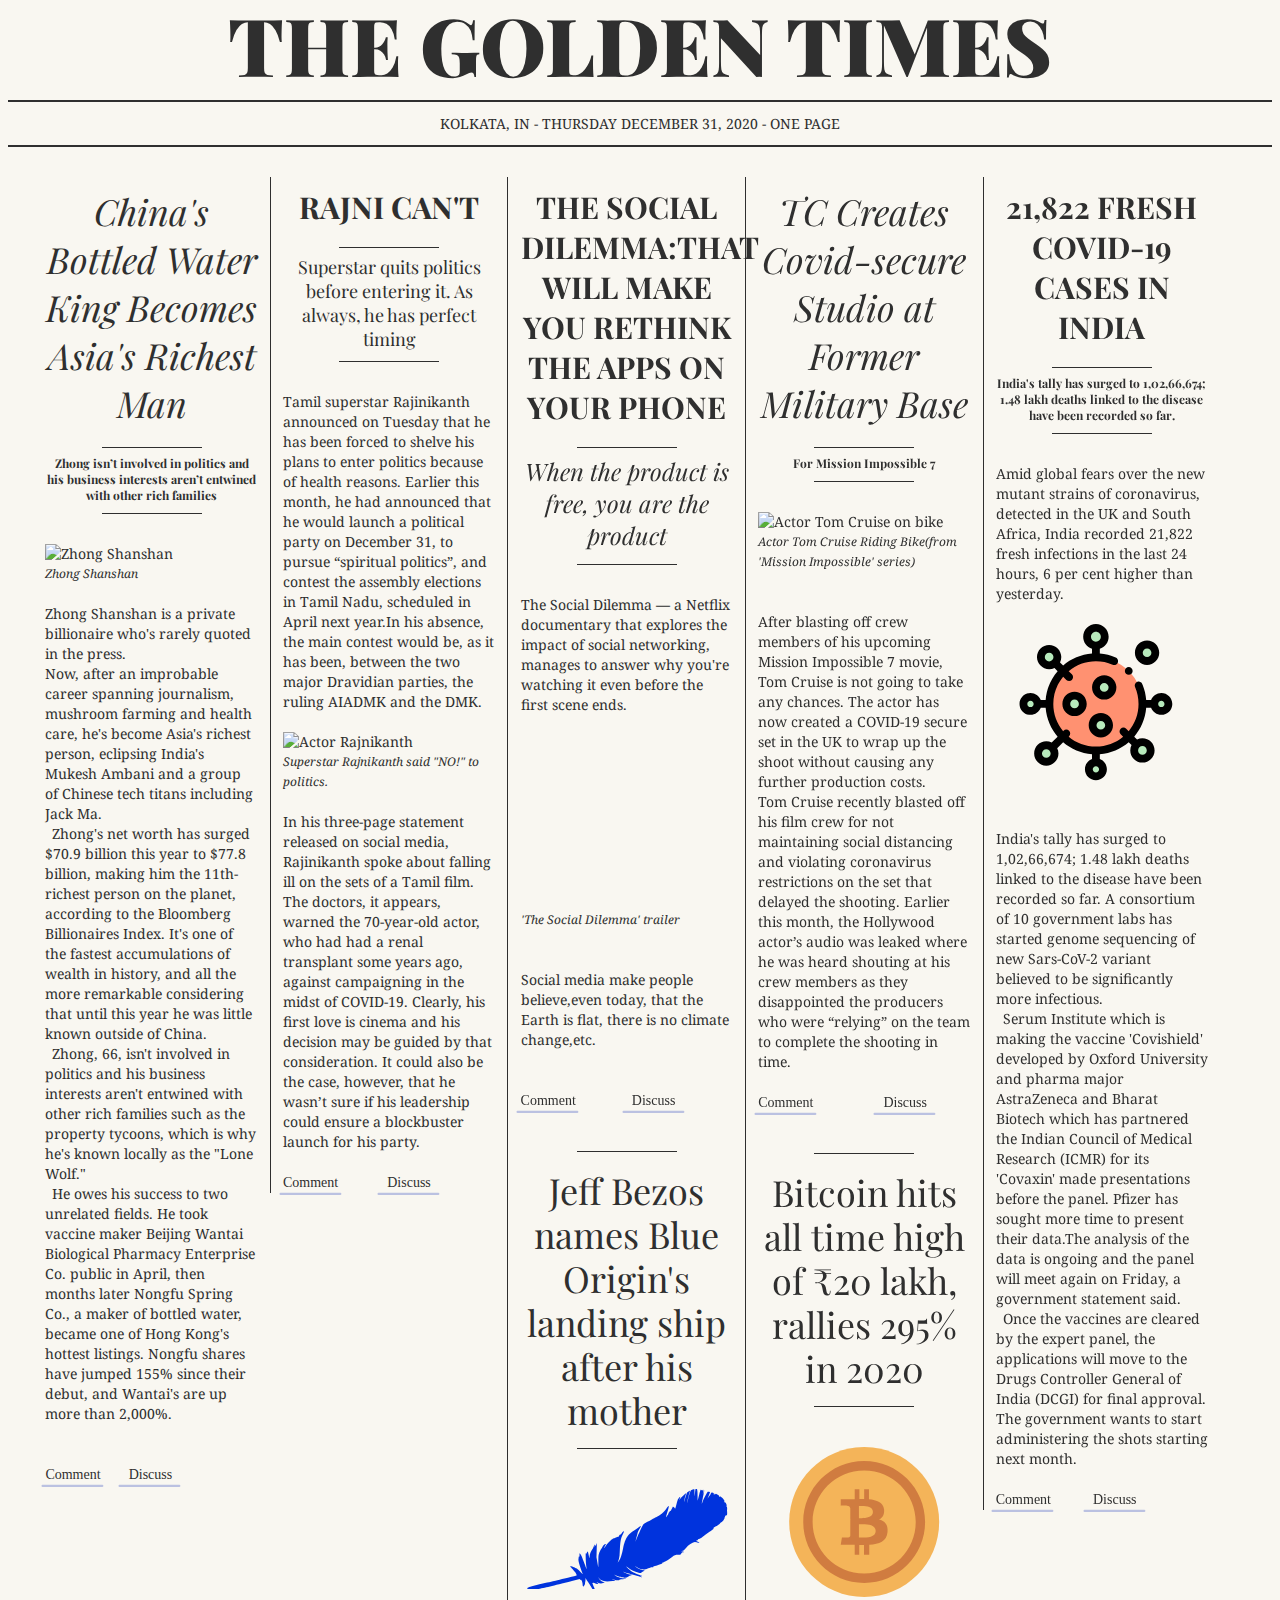
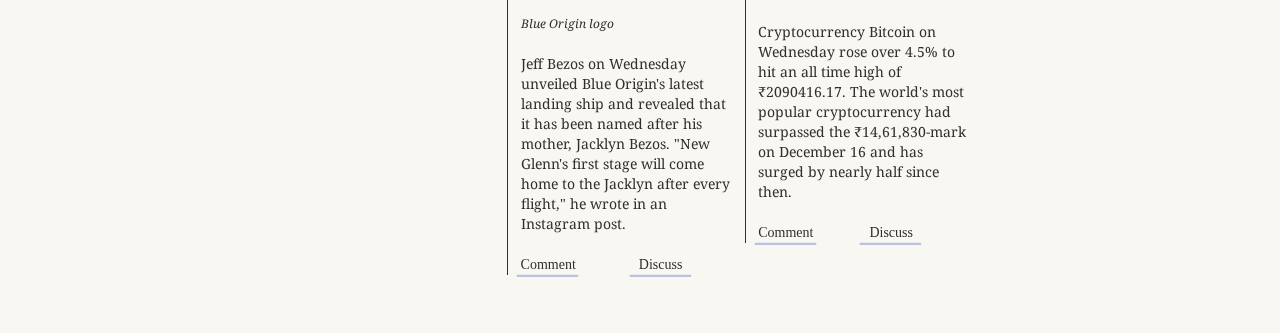
==== commit c6ea54df: "index.html" ====
--- a/index.html
+++ b/index.html
@@ -1 +1 @@
-<!DOCTYPE html><html lang="en"><head><meta name="title" content="The Golden Times"><meta name="description" content="Read dreamlike Newspaper"><meta name="keywords" content="Newspaper, News"><meta name="theme-color" content="#2f2f2f"><meta name="msapplication-navbutton-color" content="#2f2f2f"><meta name="apple-mobile-web-app-status-bar-style" content="#2f2f2f"><title>The Golden Times</title><meta name="viewport" content="width=device-width"><link rel="icon" href="https://user-images.githubusercontent.com/72780530/103415965-78e92180-4baa-11eb-8cbb-dcd8109ae44d.png" type="image/png" sizes="32x32"><link href="https://fonts.googleapis.com/css?family=Playfair+Display:400,700,900,400italic,700italic,900italic|Droid+Serif:400,700,400italic,700italic" rel="stylesheet" type="text/css"></head><body><div class="head"><div class="headerobjectswrapper"> <header>The Golden Times</header></div><div class="subhead">Kolkata, IN - Thursday December 31, 2020 - One Page</div></div><div class="content"><div class="collumns"><div class="collumn"><div class="head"><span class="headline hl3">China's Bottled Water King Becomes Asia's Richest Man</span><p><span class="headline hl4">Zhong isn’t involved in politics and his business interests aren’t entwined with other rich families</span></p></div><img loading="lazy" src="https://www.straitstimes.com/sites/default/files/styles/article_pictrure_780x520_/public/articles/2020/09/26/tl-zss-o-260920.jpg?itok=svStbSKo&amp;timestamp=1601111342" alt="Zhong Shanshan" class="media"><figcaption class="figcaption">Zhong Shanshan</figcaption><br>Zhong Shanshan is a private billionaire who's rarely quoted in the press.<br>Now, after an improbable career spanning journalism, mushroom farming and health care, he's become Asia's richest person, eclipsing India's Mukesh Ambani and a group of Chinese tech titans including Jack Ma.<br><p>&ensp;Zhong's net worth has surged $70.9 billion this year to $77.8 billion, making him the 11th-richest person on the planet, according to the Bloomberg Billionaires Index. It's one of the fastest accumulations of wealth in history, and all the more remarkable considering that until this year he was little known outside of China.<br>&ensp;Zhong, 66, isn't involved in politics and his business interests aren't entwined with other rich families such as the property tycoons, which is why he's known locally as the "Lone Wolf."<br>&ensp;He owes his success to two unrelated fields. He took vaccine maker Beijing Wantai Biological Pharmacy Enterprise Co. public in April, then months later Nongfu Spring Co., a maker of bottled water, became one of Hong Kong's hottest listings. Nongfu shares have jumped 155% since their debut, and Wantai's are up more than 2,000%.</p>&emsp;&emsp;&emsp;&emsp;<div><a href="comment#zhongshanshan">Comment<svg class="link" viewBox="0 0 70 36"> <path d="M6.9739 30.8153H63.0244C65.5269 30.8152 75.5358 -3.68471 35.4998 2.81531C-16.1598 11.2025 0.894099 33.9766 26.9922 34.3153C104.062 35.3153 54.5169 -6.68469 23.489 9.31527" /> </svg></a>&emsp;&emsp;<a href="forum#zhongshanshan">Discuss<svg class="link" viewBox="0 0 70 36"> <path d="M6.9739 30.8153H63.0244C65.5269 30.8152 75.5358 -3.68471 35.4998 2.81531C-16.1598 11.2025 0.894099 33.9766 26.9922 34.3153C104.062 35.3153 54.5169 -6.68469 23.489 9.31527" /> </svg></a></div>&emsp;&emsp;&emsp;&emsp; &emsp;&emsp;&emsp;&emsp;&emsp;&emsp;&emsp;&emsp;&emsp;&emsp;&emsp;</div><div class="collumn"><div class="head"><span class="headline hl1">RAJNI CAN'T</span><p><span class="headline hl6">Superstar quits politics before entering it. As always, he has perfect timing</span></p></div>Tamil superstar Rajinikanth announced on Tuesday that he has been forced to shelve his plans to enter politics because of health reasons. Earlier this month, he had announced that he would launch a political party on December 31, to pursue “spiritual politics”, and contest the assembly elections in Tamil Nadu, scheduled in April next year.In his absence, the main contest would be, as it has been, between the two major Dravidian parties, the ruling AIADMK and the DMK.<p></p> <figure class="figure"> <img loading="lazy" class="media" src="https://1.bp.blogspot.com/-Cz1cmx7LyFQ/X-3PhOrOi8I/AAAAAAAAAnc/_jgIpb9uRPkKDDcOwLgp2KeT5uuwi2o0gCLcBGAsYHQ/1.gif" alt="Actor Rajnikanth"> <figcaption class="figcaption">Superstar Rajnikanth</figcaption> </figure><p>In his three-page statement released on social media, Rajinikanth spoke about falling ill on the sets of a Tamil film. The doctors, it appears, warned the 70-year-old actor, who had had a renal transplant some years ago, against campaigning in the midst of COVID-19. Clearly, his first love is cinema and his decision may be guided by that consideration. It could also be the case, however, that he wasn’t sure if his leadership could ensure a blockbuster launch for his party.</p><div><a href="comment#rajnikanth">Comment<svg class="link" viewBox="0 0 70 36"> <path d="M6.9739 30.8153H63.0244C65.5269 30.8152 75.5358 -3.68471 35.4998 2.81531C-16.1598 11.2025 0.894099 33.9766 26.9922 34.3153C104.062 35.3153 54.5169 -6.68469 23.489 9.31527" /> </svg></a>&ensp;&ensp;&emsp;&emsp;&ensp;<a href="forum#rajnikanth">Discuss<svg class="link" viewBox="0 0 70 36"> <path d="M6.9739 30.8153H63.0244C65.5269 30.8152 75.5358 -3.68471 35.4998 2.81531C-16.1598 11.2025 0.894099 33.9766 26.9922 34.3153C104.062 35.3153 54.5169 -6.68469 23.489 9.31527" /> </svg></a></div></div><div class="collumn"><div class="head"><span class="headline hl1">The Social Dilemma:That Will Make You Rethink the Apps on Your Phone</span><p><span class="headline hl2">When the product is free, you are the product</span></p></div>The Social Dilemma — a Netflix documentary that explores the impact of social networking, manages to answer why you're watching it even before the first scene ends.<br><br> <iframe loading="lazy" class="yt" alt="'The Social Dilemma' trailer" title="'The Social Dilemma' trailer" src="https://www.youtube.com/embed/uaaC57tcci0" frameborder="0" allow="accelerometer; autoplay; clipboard-write; encrypted-media; gyroscope; picture-in-picture" allowfullscreen=""></iframe><figcaption class="figcaption">'The Social Dilemma' trailer</figcaption> <br><br><p>Social media make people believe,even today, that the Earth is flat, there is no climate change,etc.<br><br></p><div><a href="comment#thesocialdilemma">Comment<svg class="link" viewBox="0 0 70 36"> <path d="M6.9739 30.8153H63.0244C65.5269 30.8152 75.5358 -3.68471 35.4998 2.81531C-16.1598 11.2025 0.894099 33.9766 26.9922 34.3153C104.062 35.3153 54.5169 -6.68469 23.489 9.31527" /> </svg></a>&ensp;&ensp;&emsp;&emsp;&emsp;<a href="forum#thesocialdilemma">Discuss<svg class="link" viewBox="0 0 70 36"> <path d="M6.9739 30.8153H63.0244C65.5269 30.8152 75.5358 -3.68471 35.4998 2.81531C-16.1598 11.2025 0.894099 33.9766 26.9922 34.3153C104.062 35.3153 54.5169 -6.68469 23.489 9.31527" /> </svg></a></div><span class="citation">Jeff Bezos names Blue Origin's landing ship after his mother</span> <svg style="width:100%;max-height:100px;" version="1.0" xmlns="http://www.w3.org/2000/svg" viewBox="0 0 1200 600" preserveAspectRatio="xMidYMid meet"> <g transform="translate(0,611) scale(0.1,-0.1)" fill="#0033dd" stroke="none"> <path d="M10096 6088 c-2 -13 -14 -108 -26 -213 -12 -104 -23 -192 -26 -194 -2 -2 -4 88 -4 202 0 132 -4 208 -10 212 -6 4 -49 -3 -96 -16 -61 -16 -91 -29 -104 -47 -44 -55 -119 -293 -184 -577 -42 -181 -48 -201 -40 -130 16 135 70 360 161 668 3 10 0 17 -9 17 -22 0 -136 -72 -153 -96 -21 -31 -118 -328 -150 -459 -15 -60 -29 -112 -32 -115 -9 -8 7 109 28 203 11 49 35 138 55 199 20 60 33 112 31 115 -7 6 -130 -100 -246 -212 -60 -58 -103 -110 -122 -145 -15 -30 -28 -47 -29 -38 0 19 23 110 39 151 6 15 8 27 5 27 -13 0 -74 -54 -74 -65 0 -7 -9 -15 -20 -18 -31 -8 -69 -113 -140 -388 -26 -103 -54 -198 -62 -213 l-14 -27 -23 41 c-14 26 -37 47 -64 60 -52 25 -57 25 -57 -2 0 -13 -19 -52 -41 -88 -23 -36 -50 -87 -60 -115 -9 -27 -18 -42 -18 -32 -2 41 -64 -5 -77 -59 -3 -13 -11 -21 -19 -18 -8 3 -16 -9 -23 -33 -20 -70 -49 -143 -54 -137 -3 3 -29 -29 -57 -71 -28 -42 -51 -70 -51 -61 0 28 69 287 115 427 96 299 62 326 -98 79 -128 -197 -400 -424 -613 -510 -51 -21 -167 -79 -256 -128 -90 -49 -221 -120 -291 -157 -170 -89 -240 -153 -298 -273 -189 -391 -300 -642 -350 -792 -21 -63 -38 -113 -38 -109 -2 14 62 291 79 344 11 33 26 94 35 135 17 86 66 193 131 292 73 109 91 198 30 151 -114 -90 -202 -150 -337 -232 -213 -129 -310 -214 -405 -356 -143 -214 -207 -388 -284 -765 -64 -312 -109 -469 -172 -597 -48 -99 -134 -230 -144 -220 -3 3 6 27 20 54 31 61 83 282 91 383 3 41 10 183 15 315 14 331 46 587 91 725 11 34 52 128 90 209 70 147 79 183 46 189 -19 4 -97 -71 -97 -93 0 -7 -8 -19 -17 -26 -9 -8 -29 -34 -45 -58 -15 -25 -28 -37 -28 -28 0 9 -2 17 -5 17 -13 0 -58 -49 -82 -89 -14 -26 -37 -59 -51 -76 -23 -27 -24 -28 -17 -6 7 23 6 24 -26 17 -18 -3 -77 -28 -130 -54 -54 -27 -95 -44 -92 -38 11 18 -24 -2 -96 -53 -39 -28 -74 -51 -78 -51 -4 0 -21 -13 -37 -30 -183 -178 -270 -285 -320 -390 -20 -43 -32 -59 -34 -47 -7 36 8 84 48 150 22 36 40 71 40 76 0 19 -42 12 -85 -14 -50 -29 -87 -75 -122 -153 -15 -31 -47 -86 -72 -122 -54 -77 -113 -208 -143 -316 -20 -73 -22 -107 -26 -439 l-5 -360 -17 100 c-10 55 -34 195 -55 310 l-37 210 7 205 c13 366 15 640 6 640 -10 0 -31 -54 -31 -81 0 -11 -4 -19 -10 -19 -5 0 -19 -17 -29 -37 -11 -21 -29 -49 -40 -63 l-20 -25 14 55 c17 62 19 90 7 90 -12 0 -88 -149 -101 -196 -6 -21 -29 -64 -52 -94 -92 -122 -153 -291 -166 -460 -3 -44 -8 -79 -10 -77 -2 2 -18 78 -37 168 -27 134 -46 206 -62 237 -1 2 -14 -8 -29 -22 -20 -18 -29 -39 -33 -71 -5 -47 -20 -60 -29 -25 -3 11 -12 20 -19 20 -11 0 -14 -30 -14 -157 1 -213 16 -486 34 -608 8 -55 17 -127 21 -160 5 -58 4 -55 -40 70 -47 134 -62 173 -147 385 -28 69 -58 148 -68 175 -45 130 -136 285 -166 285 -2 0 -4 -48 -4 -106 0 -92 -2 -105 -15 -94 -22 18 -35 3 -35 -39 0 -21 -5 -62 -11 -92 -22 -110 47 -365 225 -833 14 -37 26 -71 26 -75 0 -3 -60 53 -132 125 -147 145 -211 197 -266 215 -20 7 -53 23 -72 35 -19 13 -39 24 -44 24 -6 0 -26 11 -45 24 -38 25 -150 52 -175 43 -22 -8 -8 -44 25 -68 16 -11 29 -25 29 -31 0 -6 51 -64 114 -128 73 -74 123 -135 141 -170 15 -30 35 -66 45 -80 9 -14 19 -37 22 -51 5 -26 3 -27 -106 -53 -61 -15 -181 -44 -266 -66 -210 -54 -814 -201 -980 -239 -74 -17 -265 -60 -425 -96 -382 -86 -605 -140 -745 -179 -63 -18 -160 -46 -215 -61 -168 -46 -205 -63 -220 -99 -26 -64 12 -136 71 -136 43 0 446 60 579 86 494 96 931 201 2257 540 l227 58 21 -24 c11 -13 20 -27 20 -32 0 -20 20 -6 21 15 0 19 2 18 16 -10 22 -44 37 -42 30 5 -11 65 13 9 29 -71 8 -39 19 -81 24 -92 8 -19 19 -97 22 -173 1 -23 6 -31 15 -28 9 4 13 -3 13 -19 0 -38 15 -30 54 29 46 69 56 97 56 154 1 26 7 65 15 87 9 24 15 78 15 135 l0 95 44 -78 c25 -42 79 -124 120 -182 42 -58 115 -174 163 -257 96 -168 141 -231 159 -224 7 3 20 -4 30 -15 23 -25 79 -27 71 -1 -20 63 -97 254 -111 273 -9 13 -16 33 -16 44 0 11 -13 48 -29 82 l-30 62 30 -6 c33 -6 37 2 12 30 -10 11 13 0 50 -24 57 -35 81 -44 140 -50 40 -4 87 -11 105 -15 27 -5 32 -3 32 12 0 13 -18 29 -55 48 -30 16 -55 32 -55 37 0 14 9 11 89 -28 115 -57 220 -57 344 -1 62 28 60 44 -6 50 -64 5 -137 39 -174 81 -16 17 -51 56 -79 86 -103 115 -121 149 -28 57 49 -48 107 -99 130 -112 146 -86 361 -103 685 -54 72 11 138 20 145 20 8 0 14 6 14 14 0 9 -29 24 -78 40 -42 15 -84 31 -92 37 -12 9 -11 10 5 4 11 -4 67 -22 125 -42 95 -32 112 -34 188 -30 64 3 87 8 94 20 13 24 68 35 213 42 144 7 185 12 185 25 0 5 -30 11 -67 15 -102 10 -217 34 -323 67 -112 36 -149 54 -250 121 -74 49 -123 88 -65 52 96 -60 227 -113 321 -131 22 -4 81 -17 133 -30 51 -13 121 -24 156 -24 68 0 175 18 175 30 0 4 10 10 23 14 12 3 46 21 76 40 30 19 68 38 85 41 45 9 86 26 86 36 0 18 -48 33 -100 30 -75 -3 -151 23 -300 102 -131 70 -149 83 -59 43 90 -39 202 -71 484 -140 165 -40 321 -85 400 -115 125 -47 205 -70 205 -58 0 3 -25 22 -55 43 -31 20 -54 38 -51 41 2 2 23 -1 46 -7 23 -6 45 -9 48 -6 8 8 8 8 -103 50 -314 120 -469 195 -593 289 -112 84 -260 222 -249 233 4 4 40 -16 80 -44 179 -127 270 -182 372 -225 149 -62 287 -106 355 -114 50 -5 61 -2 110 27 30 18 69 42 86 55 16 13 47 30 67 39 20 8 37 19 37 24 0 5 -24 12 -52 16 -126 16 -344 109 -474 201 -73 52 -85 69 -21 30 84 -53 323 -163 379 -175 34 -8 94 -11 155 -8 83 5 108 10 164 37 37 18 94 37 127 44 33 7 69 20 79 30 15 13 37 17 90 17 64 0 71 2 66 18 -6 26 12 37 97 57 41 10 116 32 165 50 50 18 108 38 130 45 113 34 155 53 155 71 0 9 -6 20 -12 22 -10 4 -9 6 1 6 15 1 103 42 111 52 3 3 48 26 100 51 107 50 244 140 387 255 150 118 200 136 376 133 l108 -1 45 48 c24 26 56 61 70 77 22 25 30 28 65 22 43 -7 49 2 19 29 -15 13 -43 20 -93 24 l-72 6 63 12 c112 21 141 42 251 177 98 121 162 186 182 186 6 0 31 17 57 38 104 84 226 142 300 142 21 0 78 -12 126 -26 155 -45 187 -20 50 39 -49 21 -93 42 -97 46 -15 15 21 38 68 45 36 6 45 11 45 27 0 13 -7 19 -22 19 -35 0 -9 16 57 35 84 24 127 47 238 132 192 145 629 465 643 470 22 8 16 33 -8 33 -19 0 -13 7 27 35 27 20 90 58 140 85 139 76 249 160 253 193 2 18 9 27 21 27 9 0 28 8 41 18 48 35 141 138 147 162 3 14 17 38 30 53 24 30 29 47 13 47 -5 0 -1 15 9 33 10 18 22 47 25 64 9 38 20 48 62 57 60 13 66 29 63 180 -2 75 -7 136 -12 136 -5 0 -4 7 3 15 9 11 11 39 7 98 -7 101 -12 115 -46 124 l-26 7 25 6 c21 5 24 11 22 35 -5 48 -23 96 -54 147 -26 42 -34 48 -63 48 -21 0 -35 6 -39 16 -9 23 -8 24 12 24 10 0 21 2 24 5 8 9 -89 154 -136 204 -48 50 -108 91 -134 91 -11 0 -31 -9 -44 -20 l-25 -19 4 43 c5 43 4 45 -37 75 -24 17 -68 43 -98 58 l-55 27 -49 -27 -48 -27 6 25 c8 32 -3 32 -39 -2 l-29 -28 16 32 c9 18 16 38 16 45 0 7 -28 24 -61 37 -61 23 -62 23 -88 3 -14 -10 -34 -41 -44 -68 -10 -26 -40 -78 -66 -114 -27 -36 -65 -90 -86 -120 -44 -65 -46 -69 44 143 39 93 71 177 71 187 0 28 -22 39 -82 39 l-57 0 -56 -87 c-83 -128 -200 -371 -256 -528 -27 -77 -46 -121 -43 -99 13 86 86 469 119 624 19 90 33 166 31 169 -3 2 -23 -52 -45 -119 -45 -141 -49 -138 -21 22 11 67 16 117 10 123 -17 17 -57 -3 -65 -31 l-8 -28 -13 32 c-14 33 -49 51 -78 40 -8 -3 -42 -123 -91 -319 -43 -172 -81 -318 -84 -325 -3 -6 -6 102 -6 240 0 159 -5 282 -13 332 -20 119 -17 115 -67 115 -38 0 -45 -3 -49 -22z"></path> </g> </svg><p></p><figcaption class="figcaption">Blue Origin logo</figcaption> <br>Jeff Bezos on Wednesday unveiled Blue Origin's latest landing ship and revealed that it has been named after his mother, Jacklyn Bezos. "New Glenn's first stage will come home to the Jacklyn after every flight," he wrote in an Instagram post.<p></p><div><a href="comment#jeffbezos">Comment<svg class="link" viewBox="0 0 70 36"> <path d="M6.9739 30.8153H63.0244C65.5269 30.8152 75.5358 -3.68471 35.4998 2.81531C-16.1598 11.2025 0.894099 33.9766 26.9922 34.3153C104.062 35.3153 54.5169 -6.68469 23.489 9.31527" /> </svg></a>&ensp;&emsp;&emsp;&emsp;&emsp;<a href="forum#jeffbezos">Discuss<svg class="link" viewBox="0 0 70 36"> <path d="M6.9739 30.8153H63.0244C65.5269 30.8152 75.5358 -3.68471 35.4998 2.81531C-16.1598 11.2025 0.894099 33.9766 26.9922 34.3153C104.062 35.3153 54.5169 -6.68469 23.489 9.31527" /> </svg></a></div></div><div class="collumn"><div class="head"><span class="headline hl3">TC Creates Covid-secure Studio at Former Military Base</span><p><span class="headline hl4">For Mission Impossible 7</span></p></div><img loading="lazy" style="width:100%;min-height:120;" alt="Actor Tom Cruise on bike" src="https://1.bp.blogspot.com/-xHrRZ0V1jxg/X-3PhC-i2GI/AAAAAAAAAnY/-EVMXaaUHW4Z52pcjzrvzyWEXJSicAQqwCLcBGAsYHQ/2.gif"><figcaption class="figcaption">Actor Tom Cruise Riding Bike(from 'Mission Impossible' series)</figcaption><br><br><p>After blasting off crew members of his upcoming Mission Impossible 7 movie, Tom Cruise is not going to take any chances. The actor has now created a COVID-19 secure set in the UK to wrap up the shoot without causing any further production costs.<br>Tom Cruise recently blasted off his film crew for not maintaining social distancing and violating coronavirus restrictions on the set that delayed the shooting. Earlier this month, the Hollywood actor’s audio was leaked where he was heard shouting at his crew members as they disappointed the producers who were “relying” on the team to complete the shooting in time.</p><div><a href="comment#tomcruise">Comment<svg class="link" viewBox="0 0 70 36"> <path d="M6.9739 30.8153H63.0244C65.5269 30.8152 75.5358 -3.68471 35.4998 2.81531C-16.1598 11.2025 0.894099 33.9766 26.9922 34.3153C104.062 35.3153 54.5169 -6.68469 23.489 9.31527" /> </svg></a>&emsp;&emsp;&emsp;&emsp;&emsp;<a href="forum#tomcruise">Discuss<svg class="link" viewBox="0 0 70 36"> <path d="M6.9739 30.8153H63.0244C65.5269 30.8152 75.5358 -3.68471 35.4998 2.81531C-16.1598 11.2025 0.894099 33.9766 26.9922 34.3153C104.062 35.3153 54.5169 -6.68469 23.489 9.31527" /> </svg></a></div><p></p><p><span class="citation">Bitcoin hits all time high of ₹20 lakh, rallies 295% in 2020</span><svg style="width:100%;max-height:150px;" version="1.1" xmlns="http://www.w3.org/2000/svg" xmlns:xlink="http://www.w3.org/1999/xlink" x="0px" y="0px" viewBox="0 0 291.764 291.764" xml:space="preserve"><g><path style="fill:#f4b459;" d="M145.882,0c80.573,0,145.882,65.319,145.882,145.882s-65.31,145.882-145.882,145.882 S0,226.446,0,145.882S65.31,0,145.882,0z"></path><path style="fill:#D07C40;" d="M145.882,27.399c-65.465,0-118.529,53.065-118.529,118.529s53.065,118.529,118.529,118.529 s118.529-53.065,118.529-118.529S211.347,27.399,145.882,27.399z M145.882,246.231c-55.39,0-100.294-44.914-100.294-100.294 c0-55.39,44.904-100.294,100.294-100.294s100.294,44.904,100.294,100.294C246.176,201.318,201.272,246.231,145.882,246.231z M174.63,141.187c6.738-3.483,10.969-9.601,9.984-19.804c-1.331-13.941-14.369-18.618-29.395-19.949l-0.009-19.329h-9.355v18.828 l-9.3,0.128V82.104h-9.063v19.329c-2.516,0.055-8.698,0.109-11.124,0.109v-0.064l-16.056-0.009v12.573c0,0,12.008-0.164,11.88,0 c4.714,0,6.255,2.772,6.683,5.161l0.009,22.028l1.231,0.082h-1.231v30.863c-0.201,1.504-1.076,3.902-4.367,3.911 c0.146,0.137-11.889,0-11.889,0l-2.316,14.05h15.144l12.017,0.073l0.009,19.566h8.78l-0.009-19.357 c3.209,0.073,6.282,0.109,9.309,0.1v19.256h10.212v-19.53c19.566-1.131,33.836-6.118,35.541-24.709 C192.701,150.56,185.736,143.886,174.63,141.187z M135.698,114.891c6.574,0,27.216-2.115,27.216,11.762 c0,13.294-20.642,11.753-27.216,11.753V114.891z M135.698,176.162V150.25c7.896,0,32.632-2.289,32.632,12.956 C168.33,177.831,143.594,176.162,135.698,176.162z"></path></g></svg><br><br> Cryptocurrency Bitcoin on Wednesday rose over 4.5% to hit an all time high of ₹2090416.17. The world's most popular cryptocurrency had surpassed the ₹14,61,830-mark on December 16 and has surged by nearly half since then.</p><div><a href="comment#btc">Comment<svg class="link" viewBox="0 0 70 36"> <path d="M6.9739 30.8153H63.0244C65.5269 30.8152 75.5358 -3.68471 35.4998 2.81531C-16.1598 11.2025 0.894099 33.9766 26.9922 34.3153C104.062 35.3153 54.5169 -6.68469 23.489 9.31527" /> </svg></a>&emsp;&emsp;&emsp;&emsp;<a href="forum#btc">Discuss<svg class="link" viewBox="0 0 70 36"> <path d="M6.9739 30.8153H63.0244C65.5269 30.8152 75.5358 -3.68471 35.4998 2.81531C-16.1598 11.2025 0.894099 33.9766 26.9922 34.3153C104.062 35.3153 54.5169 -6.68469 23.489 9.31527" /> </svg></a></div></div><div class="collumn"><div class="head"><span class="headline hl1">21,822 Fresh COVID-19 Cases In India</span><p><span class="headline hl4">India's tally has surged to 1,02,66,674; 1.48 lakh deaths linked to the disease have been recorded so far.</span></p></div><p>Amid global fears over the new mutant strains of coronavirus, detected in the UK and South Africa, India recorded 21,822 fresh infections in the last 24 hours, 6 per cent higher than yesterday.</p> <svg style="max-height:200px;z-index:-1;" viewBox="0 0 512.019 512.019" xmlns="http://www.w3.org/2000/svg"><g id="XMLID_629_"><ellipse id="XMLID_494_" cx="255.798" cy="204.54" fill="#ff9171" rx="119.097" ry="119.097" transform="matrix(.707 -.707 .707 .707 -69.71 240.785)"></ellipse><g id="XMLID_2843_"><circle id="XMLID_2844_" cx="128.791" cy="331.546" fill="#b7eabc" r="21.123"></circle></g><g id="XMLID_2841_"><circle id="XMLID_2842_" cx="128.791" cy="331.546" fill="#b7eabc" r="21.123"></circle></g><g fill="#b7eabc"><circle id="XMLID_2830_" cx="255.798" cy="372.013" r="18.105"></circle><circle id="XMLID_1797_" cx="255.798" cy="372.013" r="18.105"></circle><ellipse id="XMLID_1768_" cx="255.798" cy="32.59" rx="22.581" ry="22.581" transform="matrix(.987 -.16 .16 .987 -1.917 41.395)"></ellipse><ellipse id="XMLID_1614_" cx="255.798" cy="32.59" rx="22.581" ry="22.581" transform="matrix(.987 -.16 .16 .987 -1.917 41.395)"></ellipse><ellipse id="XMLID_1822_" cx="88.324" cy="204.54" rx="18.105" ry="18.105" transform="matrix(.23 -.973 .973 .23 -131.037 243.507)"></ellipse><ellipse id="XMLID_1821_" cx="88.324" cy="204.54" rx="18.105" ry="18.105" transform="matrix(.23 -.973 .973 .23 -131.037 243.507)"></ellipse><ellipse id="XMLID_1798_" cx="423.271" cy="204.54" rx="18.105" ry="18.105" transform="matrix(.707 -.707 .707 .707 -20.658 359.206)"></ellipse><ellipse id="XMLID_1796_" cx="423.271" cy="204.54" rx="18.105" ry="18.105" transform="matrix(.707 -.707 .707 .707 -20.658 359.206)"></ellipse></g><g id="XMLID_1788_"><ellipse id="XMLID_1791_" cx="374.895" cy="323.637" fill="#b7eabc" rx="21.123" ry="21.123" transform="matrix(.987 -.16 .16 .987 -47 64.23)"></ellipse></g><g id="XMLID_1786_"><ellipse id="XMLID_1787_" cx="374.895" cy="323.637" fill="#b7eabc" rx="21.123" ry="21.123" transform="matrix(.987 -.16 .16 .987 -47 64.23)"></ellipse></g><g id="XMLID_179_"><circle id="XMLID_181_" cx="201.117" cy="204.54" fill="#b7eabc" r="21.123"></circle></g><g id="XMLID_177_"><circle id="XMLID_178_" cx="201.117" cy="204.54" fill="#b7eabc" r="21.123"></circle></g><g id="XMLID_204_"><ellipse id="XMLID_207_" cx="277.047" cy="162.294" fill="#b7eabc" rx="21.123" ry="21.123" transform="matrix(.987 -.16 .16 .987 -22.419 46.474)"></ellipse></g><g id="XMLID_185_"><ellipse id="XMLID_186_" cx="277.047" cy="162.294" fill="#b7eabc" rx="21.123" ry="21.123" transform="matrix(.987 -.16 .16 .987 -22.419 46.474)"></ellipse></g><g id="XMLID_212_"><circle id="XMLID_213_" cx="268.406" cy="259.221" fill="#b7eabc" r="21.123"></circle></g><g id="XMLID_210_"><circle id="XMLID_211_" cx="268.406" cy="259.221" fill="#b7eabc" r="21.123"></circle></g><g id="XMLID_1843_"><circle id="XMLID_1844_" cx="136.039" cy="84.781" fill="#b7eabc" r="21.123"></circle></g><g id="XMLID_1833_"><circle id="XMLID_1842_" cx="136.039" cy="84.781" fill="#b7eabc" r="21.123"></circle></g><g id="XMLID_1545_"><g id="XMLID_1828_"><ellipse id="XMLID_1829_" cx="386.757" cy="73.58" fill="#b7eabc" rx="21.123" ry="21.123" transform="matrix(.924 -.383 .383 .924 1.282 153.607)"></ellipse></g><g id="XMLID_1826_"><ellipse id="XMLID_1827_" cx="386.757" cy="73.58" fill="#b7eabc" rx="21.123" ry="21.123" transform="matrix(.924 -.383 .383 .924 1.282 153.607)"></ellipse></g></g><g id="XMLID_624_"><path id="XMLID_1043_" d="m423.272 176.435c-11.976 0-22.22 7.532-26.26 18.105h-12.496c-1.083-14.226-4.485-28.03-10.155-41.155-2.191-5.07-8.077-7.405-13.146-5.214-5.07 2.19-7.404 8.076-5.214 13.146 5.902 13.663 8.895 28.205 8.895 43.224 0 26.485-9.49 50.793-25.244 69.711l-6.297-6.297c-3.905-3.903-10.237-3.904-14.142 0-3.905 3.905-3.906 10.237-.001 14.142l6.297 6.297c-18.918 15.754-43.226 25.244-69.711 25.244s-50.794-9.49-69.711-25.244l.978-.978c3.905-3.905 3.905-10.237 0-14.143-3.905-3.904-10.237-3.904-14.143 0l-.978.978c-15.754-18.918-25.244-43.226-25.244-69.711s9.49-50.793 25.244-69.711l8.226 8.226c1.953 1.953 4.512 2.929 7.071 2.929s5.119-.976 7.071-2.929c3.905-3.905 3.905-10.237 0-14.143l-8.226-8.226c18.918-15.754 43.226-25.244 69.711-25.244 14.865 0 29.27 2.934 42.814 8.719 5.081 2.17 10.955-.19 13.124-5.268 2.17-5.079-.189-10.955-5.268-13.124-12.982-5.545-26.623-8.876-40.671-9.946v-12.228c13.087-4.231 22.58-16.527 22.58-31.005 0-17.965-14.616-32.581-32.58-32.581-17.965 0-32.581 14.616-32.581 32.581 0 14.477 9.494 26.773 22.581 31.005v12.232c-28.091 2.162-53.689 13.358-73.895 30.675l-7.959-7.959c2.056-4.152 3.218-8.823 3.218-13.762 0-17.161-13.961-31.123-31.123-31.123-17.161 0-31.123 13.962-31.123 31.123s13.962 31.123 31.123 31.123c4.939 0 9.61-1.162 13.762-3.218l7.959 7.959c-17.317 20.206-28.513 45.804-30.675 73.895h-12.501c-4.04-10.573-14.284-18.105-26.26-18.105-15.498 0-28.105 12.608-28.105 28.105s12.608 28.105 28.105 28.105c11.976 0 22.22-7.532 26.26-18.105h12.5c2.162 28.091 13.359 53.689 30.676 73.895l-15.207 15.207c-4.152-2.056-8.823-3.218-13.762-3.218-17.161 0-31.123 13.961-31.123 31.122s13.962 31.123 31.123 31.123 31.123-13.962 31.123-31.123c0-4.939-1.162-9.61-3.218-13.762l15.207-15.207c20.207 17.317 45.804 28.513 73.895 30.675v12.501c-10.574 4.04-18.105 14.285-18.105 26.26 0 15.497 12.608 28.105 28.105 28.105s28.105-12.608 28.105-28.105c0-11.976-7.532-22.22-18.105-26.26v-12.501c28.091-2.162 53.688-13.359 73.895-30.675l7.297 7.298c-2.056 4.152-3.218 8.823-3.218 13.762 0 17.161 13.962 31.123 31.123 31.123s31.123-13.962 31.123-31.123-13.961-31.122-31.123-31.122c-4.939 0-9.61 1.162-13.762 3.218l-7.298-7.298c17.317-20.206 28.513-45.804 30.675-73.895h12.5c4.04 10.574 14.284 18.105 26.261 18.105 15.497 0 28.105-12.608 28.105-28.105.002-15.498-12.605-28.105-28.102-28.105zm-167.474-156.425c6.937 0 12.58 5.644 12.58 12.581s-5.643 12.581-12.58 12.581-12.581-5.644-12.581-12.581 5.644-12.581 12.581-12.581zm-119.759 75.894c-6.133 0-11.123-4.99-11.123-11.123s4.99-11.123 11.123-11.123 11.123 4.99 11.123 11.123-4.99 11.123-11.123 11.123zm-47.715 116.741c-4.469 0-8.105-3.636-8.105-8.105s3.636-8.105 8.105-8.105 8.105 3.636 8.105 8.105-3.635 8.105-8.105 8.105zm40.468 130.024c-6.133 0-11.123-4.99-11.123-11.123s4.99-11.122 11.123-11.122 11.123 4.989 11.123 11.122c-.001 6.133-4.991 11.123-11.123 11.123zm127.006 37.45c-4.469 0-8.105-3.636-8.105-8.105s3.636-8.105 8.105-8.105 8.105 3.636 8.105 8.105-3.636 8.105-8.105 8.105zm119.097-67.604c6.133 0 11.123 4.989 11.123 11.122s-4.99 11.123-11.123 11.123-11.123-4.99-11.123-11.123 4.99-11.122 11.123-11.122zm48.377-99.87c-4.469 0-8.106-3.636-8.106-8.105s3.636-8.105 8.106-8.105c4.469 0 8.105 3.636 8.105 8.105-.001 4.469-3.636 8.105-8.105 8.105z"></path><path id="XMLID_1052_" d="m169.994 204.54c0 17.161 13.962 31.123 31.123 31.123s31.123-13.962 31.123-31.123-13.962-31.123-31.123-31.123-31.123 13.961-31.123 31.123zm42.245 0c0 6.133-4.99 11.123-11.123 11.123s-11.123-4.99-11.123-11.123 4.99-11.123 11.123-11.123 11.123 4.99 11.123 11.123z"></path><path id="XMLID_1055_" d="m277.047 131.171c-17.161 0-31.123 13.961-31.123 31.123 0 17.161 13.961 31.123 31.123 31.123 17.161 0 31.123-13.962 31.123-31.123s-13.962-31.123-31.123-31.123zm0 42.246c-6.133 0-11.123-4.99-11.123-11.123s4.99-11.123 11.123-11.123 11.123 4.99 11.123 11.123-4.989 11.123-11.123 11.123z"></path><path id="XMLID_1058_" d="m268.406 228.098c-17.161 0-31.123 13.961-31.123 31.122s13.962 31.123 31.123 31.123 31.122-13.962 31.122-31.123c0-17.16-13.961-31.122-31.122-31.122zm0 42.246c-6.133 0-11.123-4.99-11.123-11.123s4.99-11.122 11.123-11.122 11.122 4.99 11.122 11.122c0 6.133-4.989 11.123-11.122 11.123z"></path><path id="XMLID_1061_" d="m386.757 104.703c17.161 0 31.123-13.961 31.123-31.123s-13.962-31.123-31.123-31.123-31.122 13.962-31.122 31.123 13.961 31.123 31.122 31.123zm0-42.245c6.133 0 11.123 4.99 11.123 11.123s-4.99 11.123-11.123 11.123-11.122-4.99-11.122-11.123c-.001-6.134 4.989-11.123 11.122-11.123z"></path><path id="XMLID_1062_" d="m339.84 130.16c2.63 0 5.21-1.07 7.07-2.93s2.93-4.44 2.93-7.08c0-2.63-1.07-5.21-2.93-7.07s-4.44-2.93-7.07-2.93-5.21 1.07-7.07 2.93-2.93 4.44-2.93 7.07c0 2.64 1.07 5.22 2.93 7.08 1.86 1.859 4.44 2.93 7.07 2.93z"></path></g></g></svg><p>India's tally has surged to 1,02,66,674; 1.48 lakh deaths linked to the disease have been recorded so far. A consortium of 10 government labs has started genome sequencing of new Sars-CoV-2 variant believed to be significantly more infectious.<br>&ensp;Serum Institute which is making the vaccine 'Covishield' developed by Oxford University and pharma major AstraZeneca and Bharat Biotech which has partnered the Indian Council of Medical Research (ICMR) for its 'Covaxin' made presentations before the panel. Pfizer has sought more time to present their data.The analysis of the data is ongoing and the panel will meet again on Friday, a government statement said.<br>&ensp;Once the vaccines are cleared by the expert panel, the applications will move to the Drugs Controller General of India (DCGI) for final approval. The government wants to start administering the shots starting next month.</p><div><a href="comment#covid">Comment<svg class="link" viewBox="0 0 70 36"> <path d="M6.9739 30.8153H63.0244C65.5269 30.8152 75.5358 -3.68471 35.4998 2.81531C-16.1598 11.2025 0.894099 33.9766 26.9922 34.3153C104.062 35.3153 54.5169 -6.68469 23.489 9.31527" /> </svg></a>&emsp;&emsp;&emsp;<a href="forum#covid">Discuss<svg class="link" viewBox="0 0 70 36"> <path d="M6.9739 30.8153H63.0244C65.5269 30.8152 75.5358 -3.68471 35.4998 2.81531C-16.1598 11.2025 0.894099 33.9766 26.9922 34.3153C104.062 35.3153 54.5169 -6.68469 23.489 9.31527" /> </svg></a></div></div></div></div><style>html {scrollbar-width: none;-ms-overflow-style: none;}body{font-family:'Droid Serif',serif;font-size:14px;color:#2f2f2f;background-color:#f9f7f1}::selection{color:#fff;background:#000}::-moz-selection{color:#fff;background:#000}header{font-family:'Playfair Display',serif;font-weight:900;font-size:80px;text-transform:uppercase;display:inline-block;line-height:72px;margin-bottom:20px}p{margin-top:0;margin-bottom:20px}.head{text-align:center;position:relative}.subhead{text-transform:uppercase;border-bottom:2px solid #2f2f2f;border-top:2px solid #2f2f2f;padding:12px 0 12px 0}.weatherforcastbox{position:relative;width:12%;left:50px;border:3px double #2f2f2f;padding:10px 15px 10px 15px;line-height:20px;display:inline-block;margin:0 50px 20px -360px}.content{font-size:0;line-height:0;word-spacing:-.31em;display:inline-block;margin:30px 2% 0 2%}.collumn{font-size:14px;line-height:20px;width:17.5%;display:inline-block;padding:0 1% 0 1%;vertical-align:top;margin-bottom:50px;transition:all .7s}.collumn+.collumn{border-left:1px solid #2f2f2f}.collumn .headline{text-align:center;line-height:normal;font-family:'Playfair Display',serif;display:block;margin:0 auto}.collumn .headline.hl1{font-weight:700;font-size:30px;text-transform:uppercase;padding:10px 0 10px 0}.collumn .headline.hl2{font-weight:400;font-style:italic;font-size:24px;box-sizing:border-box;padding:10px 0 10px 0}.collumn .headline.hl2:before{border-top:1px solid #2f2f2f;content:'';width:100px;height:7px;display:block;margin:0 auto}.collumn .headline.hl2:after{border-bottom:1px solid #2f2f2f;content:'';width:100px;height:13px;display:block;margin:0 auto}.collumn .headline.hl3{font-weight:400;font-style:italic;font-size:36px;box-sizing:border-box;padding:10px 0 10px 0}.collumn .headline.hl4{font-weight:700;font-size:12px;box-sizing:border-box;padding:10px 0 10px 0}.collumn .headline.hl4:before{border-top:1px solid #2f2f2f;content:'';width:100px;height:7px;display:block;margin:0 auto}.collumn .headline.hl4:after{border-bottom:1px solid #2f2f2f;content:'';width:100px;height:10px;display:block;margin:0 auto}.collumn .headline.hl5{font-weight:400;font-size:42px;text-transform:uppercase;font-style:italic;box-sizing:border-box;padding:10px 0 10px 0}.collumn .headline.hl6{font-weight:400;font-size:18px;box-sizing:border-box;padding:10px 0 10px 0}.collumn .headline.hl6:before{border-top:1px solid #2f2f2f;content:'';width:100px;height:7px;display:block;margin:0 auto}.collumn .headline.hl6:after{border-bottom:1px solid #2f2f2f;content:'';width:100px;height:10px;display:block;margin:0 auto}.collumn .headline.hl7{font-weight:700;font-size:12px;box-sizing:border-box;display:block;padding:10px 0 10px 0}.collumn .headline.hl8{font-weight:700;font-size:12px;box-sizing:border-box;padding:10px 0 10px 0}.collumn .headline.hl9{font-weight:700;font-size:12px;box-sizing:border-box;padding:10px 0 10px 0}.collumn .headline.hl10{font-weight:700;font-size:12px;box-sizing:border-box;padding:10px 0 10px 0}.collumn .citation{font-family:'Playfair Display',serif;font-size:36px;line-height:44px;text-align:center;font-weight:400;display:block;margin:40px 0 40px 0;font-feature-settings:"liga","dlig"}.yt{width:100%;height:auto;min-height:170px}.collumn .citation:before{border-top:1px solid #2f2f2f;content:'';width:100px;height:16px;display:block;margin:0 auto}.collumn .citation:after{border-bottom:1px solid #2f2f2f;content:'';width:100px;height:16px;display:block;margin:0 auto}.collumn .figure{margin:0 0 20px}.collumn .figcaption{font-style:italic;font-size:12px}.media{width:100%}:root{--text:#2B3044;--line:#BBC1E1;--line-active:#275EFE}a{display:inline-block;position:relative;text-decoration:none;color:inherit;font-family:Segoe UI;margin:0 var(--spacing, 0px);transition:margin 0.25s}a .link{width:76px;height:40px;position:absolute;left:50%;bottom:0;transform:translate(-50%, 7px) translateZ(0);fill:none;stroke:var(--stroke, var(--line));stroke-linecap:round;stroke-width:2px;stroke-dasharray:var(--offset, 69px) 278px;stroke-dashoffset:361px;transition:stroke 0.25s ease var(--stroke-delay, 0s), stroke-dasharray 0.35s}a:hover{--spacing:4px;--stroke:var(--line-active);--stroke-delay: .1s;--offset:180px}@media only all and (max-width: 1300px){.weatherforcastbox{display:none}}@media only all and (max-width: 1200px){.collumn{width:31%}}@media only all and (max-width: 900px){.collumn{width:47%}}@media only all and (max-width: 600px){.collumn{width:100%}.collumn+.collumn{border-left:none;border-bottom:1px solid #2f2f2f}header{max-width:320px;font-size:60px;line-height:54px;overflow:hidden}}::-webkit-scrollbar {width: 10px;}::-webkit-scrollbar-track {background: #f1f1f1; }::-webkit-scrollbar-thumb{background: #888; }::-webkit-scrollbar-thumb:hover {background: #555;}</style></body></html>
+<!DOCTYPE html><html lang="en"><head><meta name="title" content="The Golden Times"><meta name="description" content="Read dreamlike Newspaper"><meta name="keywords" content="Newspaper, News"><meta name="theme-color" content="#2f2f2f"><meta name="msapplication-navbutton-color" content="#2f2f2f"><meta name="apple-mobile-web-app-status-bar-style" content="#2f2f2f"><title>The Golden Times</title><meta name="viewport" content="width=device-width"><link rel="icon" href="https://user-images.githubusercontent.com/72780530/103415965-78e92180-4baa-11eb-8cbb-dcd8109ae44d.png" type="image/png" sizes="32x32"><script async src="https://www.googletagmanager.com/gtag/js?id=G-95G97QF14Z"></script><script>window.dataLayer = window.dataLayer || [];function gtag(){dataLayer.push(arguments);}gtag('js',new Date());gtag('config', 'G-95G97QF14Z');</script><link href="https://fonts.googleapis.com/css?family=Playfair+Display:400,700,900,400italic,700italic,900italic|Droid+Serif:400,700,400italic,700italic" rel="stylesheet" type="text/css"></head><body><div class="head"><div class="headerobjectswrapper"> <header>The Golden Times</header></div><div class="subhead">Kolkata, IN - Thursday December 31, 2020 - One Page</div></div><div class="content"><div class="collumns"><div class="collumn"><div class="head"><span class="headline hl3">China's Bottled Water King Becomes Asia's Richest Man</span><p><span class="headline hl4">Zhong isn’t involved in politics and his business interests aren’t entwined with other rich families</span></p></div><img loading="lazy" src="https://www.straitstimes.com/sites/default/files/styles/article_pictrure_780x520_/public/articles/2020/09/26/tl-zss-o-260920.jpg?itok=svStbSKo&amp;timestamp=1601111342" alt="Zhong Shanshan" class="media"><figcaption class="figcaption">Zhong Shanshan</figcaption><br>Zhong Shanshan is a private billionaire who's rarely quoted in the press.<br>Now, after an improbable career spanning journalism, mushroom farming and health care, he's become Asia's richest person, eclipsing India's Mukesh Ambani and a group of Chinese tech titans including Jack Ma.<br><p>&ensp;Zhong's net worth has surged $70.9 billion this year to $77.8 billion, making him the 11th-richest person on the planet, according to the Bloomberg Billionaires Index. It's one of the fastest accumulations of wealth in history, and all the more remarkable considering that until this year he was little known outside of China.<br>&ensp;Zhong, 66, isn't involved in politics and his business interests aren't entwined with other rich families such as the property tycoons, which is why he's known locally as the "Lone Wolf."<br>&ensp;He owes his success to two unrelated fields. He took vaccine maker Beijing Wantai Biological Pharmacy Enterprise Co. public in April, then months later Nongfu Spring Co., a maker of bottled water, became one of Hong Kong's hottest listings. Nongfu shares have jumped 155% since their debut, and Wantai's are up more than 2,000%.</p>&emsp;&emsp;&emsp;&emsp;<div><a href="comment#zhongshanshan">Comment<svg class="link" viewBox="0 0 70 36"> <path d="M6.9739 30.8153H63.0244C65.5269 30.8152 75.5358 -3.68471 35.4998 2.81531C-16.1598 11.2025 0.894099 33.9766 26.9922 34.3153C104.062 35.3153 54.5169 -6.68469 23.489 9.31527" /> </svg></a>&emsp;&emsp;<a href="forum#zhongshanshan">Discuss<svg class="link" viewBox="0 0 70 36"> <path d="M6.9739 30.8153H63.0244C65.5269 30.8152 75.5358 -3.68471 35.4998 2.81531C-16.1598 11.2025 0.894099 33.9766 26.9922 34.3153C104.062 35.3153 54.5169 -6.68469 23.489 9.31527" /> </svg></a></div>&emsp;&emsp;&emsp;&emsp; &emsp;&emsp;&emsp;&emsp;&emsp;&emsp;&emsp;&emsp;&emsp;&emsp;&emsp;</div><div class="collumn"><div class="head"><span class="headline hl1">RAJNI CAN'T</span><p><span class="headline hl6">Superstar quits politics before entering it. As always, he has perfect timing</span></p></div>Tamil superstar Rajinikanth announced on Tuesday that he has been forced to shelve his plans to enter politics because of health reasons. Earlier this month, he had announced that he would launch a political party on December 31, to pursue “spiritual politics”, and contest the assembly elections in Tamil Nadu, scheduled in April next year.In his absence, the main contest would be, as it has been, between the two major Dravidian parties, the ruling AIADMK and the DMK.<p></p> <figure class="figure"> <img loading="lazy" class="media" src="https://1.bp.blogspot.com/-Cz1cmx7LyFQ/X-3PhOrOi8I/AAAAAAAAAnc/_jgIpb9uRPkKDDcOwLgp2KeT5uuwi2o0gCLcBGAsYHQ/1.gif" alt="Actor Rajnikanth"> <figcaption class="figcaption">Superstar Rajnikanth said "NO!" to politics.</figcaption> </figure><p>In his three-page statement released on social media, Rajinikanth spoke about falling ill on the sets of a Tamil film. The doctors, it appears, warned the 70-year-old actor, who had had a renal transplant some years ago, against campaigning in the midst of COVID-19. Clearly, his first love is cinema and his decision may be guided by that consideration. It could also be the case, however, that he wasn’t sure if his leadership could ensure a blockbuster launch for his party.</p><div><a href="comment#rajnikanth">Comment<svg class="link" viewBox="0 0 70 36"> <path d="M6.9739 30.8153H63.0244C65.5269 30.8152 75.5358 -3.68471 35.4998 2.81531C-16.1598 11.2025 0.894099 33.9766 26.9922 34.3153C104.062 35.3153 54.5169 -6.68469 23.489 9.31527" /> </svg></a>&ensp;&ensp;&emsp;&emsp;&ensp;<a href="forum#rajnikanth">Discuss<svg class="link" viewBox="0 0 70 36"> <path d="M6.9739 30.8153H63.0244C65.5269 30.8152 75.5358 -3.68471 35.4998 2.81531C-16.1598 11.2025 0.894099 33.9766 26.9922 34.3153C104.062 35.3153 54.5169 -6.68469 23.489 9.31527" /> </svg></a></div></div><div class="collumn"><div class="head"><span class="headline hl1">The Social Dilemma:That Will Make You Rethink the Apps on Your Phone</span><p><span class="headline hl2">When the product is free, you are the product</span></p></div>The Social Dilemma — a Netflix documentary that explores the impact of social networking, manages to answer why you're watching it even before the first scene ends.<br><br> <iframe loading="lazy" class="yt" alt="'The Social Dilemma' trailer" title="'The Social Dilemma' trailer" src="https://www.youtube.com/embed/uaaC57tcci0" frameborder="0" allow="accelerometer; autoplay; clipboard-write; encrypted-media; gyroscope; picture-in-picture" allowfullscreen=""></iframe><figcaption class="figcaption">'The Social Dilemma' trailer</figcaption> <br><br><p>Social media make people believe,even today, that the Earth is flat, there is no climate change,etc.<br><br></p><div><a href="comment#thesocialdilemma">Comment<svg class="link" viewBox="0 0 70 36"> <path d="M6.9739 30.8153H63.0244C65.5269 30.8152 75.5358 -3.68471 35.4998 2.81531C-16.1598 11.2025 0.894099 33.9766 26.9922 34.3153C104.062 35.3153 54.5169 -6.68469 23.489 9.31527" /> </svg></a>&ensp;&ensp;&emsp;&emsp;&emsp;<a href="forum#thesocialdilemma">Discuss<svg class="link" viewBox="0 0 70 36"> <path d="M6.9739 30.8153H63.0244C65.5269 30.8152 75.5358 -3.68471 35.4998 2.81531C-16.1598 11.2025 0.894099 33.9766 26.9922 34.3153C104.062 35.3153 54.5169 -6.68469 23.489 9.31527" /> </svg></a></div><span class="citation">Jeff Bezos names Blue Origin's landing ship after his mother</span> <svg style="width:100%;max-height:100px;" version="1.0" xmlns="http://www.w3.org/2000/svg" viewBox="0 0 1200 600" preserveAspectRatio="xMidYMid meet"> <g transform="translate(0,611) scale(0.1,-0.1)" fill="#0033dd" stroke="none"> <path d="M10096 6088 c-2 -13 -14 -108 -26 -213 -12 -104 -23 -192 -26 -194 -2 -2 -4 88 -4 202 0 132 -4 208 -10 212 -6 4 -49 -3 -96 -16 -61 -16 -91 -29 -104 -47 -44 -55 -119 -293 -184 -577 -42 -181 -48 -201 -40 -130 16 135 70 360 161 668 3 10 0 17 -9 17 -22 0 -136 -72 -153 -96 -21 -31 -118 -328 -150 -459 -15 -60 -29 -112 -32 -115 -9 -8 7 109 28 203 11 49 35 138 55 199 20 60 33 112 31 115 -7 6 -130 -100 -246 -212 -60 -58 -103 -110 -122 -145 -15 -30 -28 -47 -29 -38 0 19 23 110 39 151 6 15 8 27 5 27 -13 0 -74 -54 -74 -65 0 -7 -9 -15 -20 -18 -31 -8 -69 -113 -140 -388 -26 -103 -54 -198 -62 -213 l-14 -27 -23 41 c-14 26 -37 47 -64 60 -52 25 -57 25 -57 -2 0 -13 -19 -52 -41 -88 -23 -36 -50 -87 -60 -115 -9 -27 -18 -42 -18 -32 -2 41 -64 -5 -77 -59 -3 -13 -11 -21 -19 -18 -8 3 -16 -9 -23 -33 -20 -70 -49 -143 -54 -137 -3 3 -29 -29 -57 -71 -28 -42 -51 -70 -51 -61 0 28 69 287 115 427 96 299 62 326 -98 79 -128 -197 -400 -424 -613 -510 -51 -21 -167 -79 -256 -128 -90 -49 -221 -120 -291 -157 -170 -89 -240 -153 -298 -273 -189 -391 -300 -642 -350 -792 -21 -63 -38 -113 -38 -109 -2 14 62 291 79 344 11 33 26 94 35 135 17 86 66 193 131 292 73 109 91 198 30 151 -114 -90 -202 -150 -337 -232 -213 -129 -310 -214 -405 -356 -143 -214 -207 -388 -284 -765 -64 -312 -109 -469 -172 -597 -48 -99 -134 -230 -144 -220 -3 3 6 27 20 54 31 61 83 282 91 383 3 41 10 183 15 315 14 331 46 587 91 725 11 34 52 128 90 209 70 147 79 183 46 189 -19 4 -97 -71 -97 -93 0 -7 -8 -19 -17 -26 -9 -8 -29 -34 -45 -58 -15 -25 -28 -37 -28 -28 0 9 -2 17 -5 17 -13 0 -58 -49 -82 -89 -14 -26 -37 -59 -51 -76 -23 -27 -24 -28 -17 -6 7 23 6 24 -26 17 -18 -3 -77 -28 -130 -54 -54 -27 -95 -44 -92 -38 11 18 -24 -2 -96 -53 -39 -28 -74 -51 -78 -51 -4 0 -21 -13 -37 -30 -183 -178 -270 -285 -320 -390 -20 -43 -32 -59 -34 -47 -7 36 8 84 48 150 22 36 40 71 40 76 0 19 -42 12 -85 -14 -50 -29 -87 -75 -122 -153 -15 -31 -47 -86 -72 -122 -54 -77 -113 -208 -143 -316 -20 -73 -22 -107 -26 -439 l-5 -360 -17 100 c-10 55 -34 195 -55 310 l-37 210 7 205 c13 366 15 640 6 640 -10 0 -31 -54 -31 -81 0 -11 -4 -19 -10 -19 -5 0 -19 -17 -29 -37 -11 -21 -29 -49 -40 -63 l-20 -25 14 55 c17 62 19 90 7 90 -12 0 -88 -149 -101 -196 -6 -21 -29 -64 -52 -94 -92 -122 -153 -291 -166 -460 -3 -44 -8 -79 -10 -77 -2 2 -18 78 -37 168 -27 134 -46 206 -62 237 -1 2 -14 -8 -29 -22 -20 -18 -29 -39 -33 -71 -5 -47 -20 -60 -29 -25 -3 11 -12 20 -19 20 -11 0 -14 -30 -14 -157 1 -213 16 -486 34 -608 8 -55 17 -127 21 -160 5 -58 4 -55 -40 70 -47 134 -62 173 -147 385 -28 69 -58 148 -68 175 -45 130 -136 285 -166 285 -2 0 -4 -48 -4 -106 0 -92 -2 -105 -15 -94 -22 18 -35 3 -35 -39 0 -21 -5 -62 -11 -92 -22 -110 47 -365 225 -833 14 -37 26 -71 26 -75 0 -3 -60 53 -132 125 -147 145 -211 197 -266 215 -20 7 -53 23 -72 35 -19 13 -39 24 -44 24 -6 0 -26 11 -45 24 -38 25 -150 52 -175 43 -22 -8 -8 -44 25 -68 16 -11 29 -25 29 -31 0 -6 51 -64 114 -128 73 -74 123 -135 141 -170 15 -30 35 -66 45 -80 9 -14 19 -37 22 -51 5 -26 3 -27 -106 -53 -61 -15 -181 -44 -266 -66 -210 -54 -814 -201 -980 -239 -74 -17 -265 -60 -425 -96 -382 -86 -605 -140 -745 -179 -63 -18 -160 -46 -215 -61 -168 -46 -205 -63 -220 -99 -26 -64 12 -136 71 -136 43 0 446 60 579 86 494 96 931 201 2257 540 l227 58 21 -24 c11 -13 20 -27 20 -32 0 -20 20 -6 21 15 0 19 2 18 16 -10 22 -44 37 -42 30 5 -11 65 13 9 29 -71 8 -39 19 -81 24 -92 8 -19 19 -97 22 -173 1 -23 6 -31 15 -28 9 4 13 -3 13 -19 0 -38 15 -30 54 29 46 69 56 97 56 154 1 26 7 65 15 87 9 24 15 78 15 135 l0 95 44 -78 c25 -42 79 -124 120 -182 42 -58 115 -174 163 -257 96 -168 141 -231 159 -224 7 3 20 -4 30 -15 23 -25 79 -27 71 -1 -20 63 -97 254 -111 273 -9 13 -16 33 -16 44 0 11 -13 48 -29 82 l-30 62 30 -6 c33 -6 37 2 12 30 -10 11 13 0 50 -24 57 -35 81 -44 140 -50 40 -4 87 -11 105 -15 27 -5 32 -3 32 12 0 13 -18 29 -55 48 -30 16 -55 32 -55 37 0 14 9 11 89 -28 115 -57 220 -57 344 -1 62 28 60 44 -6 50 -64 5 -137 39 -174 81 -16 17 -51 56 -79 86 -103 115 -121 149 -28 57 49 -48 107 -99 130 -112 146 -86 361 -103 685 -54 72 11 138 20 145 20 8 0 14 6 14 14 0 9 -29 24 -78 40 -42 15 -84 31 -92 37 -12 9 -11 10 5 4 11 -4 67 -22 125 -42 95 -32 112 -34 188 -30 64 3 87 8 94 20 13 24 68 35 213 42 144 7 185 12 185 25 0 5 -30 11 -67 15 -102 10 -217 34 -323 67 -112 36 -149 54 -250 121 -74 49 -123 88 -65 52 96 -60 227 -113 321 -131 22 -4 81 -17 133 -30 51 -13 121 -24 156 -24 68 0 175 18 175 30 0 4 10 10 23 14 12 3 46 21 76 40 30 19 68 38 85 41 45 9 86 26 86 36 0 18 -48 33 -100 30 -75 -3 -151 23 -300 102 -131 70 -149 83 -59 43 90 -39 202 -71 484 -140 165 -40 321 -85 400 -115 125 -47 205 -70 205 -58 0 3 -25 22 -55 43 -31 20 -54 38 -51 41 2 2 23 -1 46 -7 23 -6 45 -9 48 -6 8 8 8 8 -103 50 -314 120 -469 195 -593 289 -112 84 -260 222 -249 233 4 4 40 -16 80 -44 179 -127 270 -182 372 -225 149 -62 287 -106 355 -114 50 -5 61 -2 110 27 30 18 69 42 86 55 16 13 47 30 67 39 20 8 37 19 37 24 0 5 -24 12 -52 16 -126 16 -344 109 -474 201 -73 52 -85 69 -21 30 84 -53 323 -163 379 -175 34 -8 94 -11 155 -8 83 5 108 10 164 37 37 18 94 37 127 44 33 7 69 20 79 30 15 13 37 17 90 17 64 0 71 2 66 18 -6 26 12 37 97 57 41 10 116 32 165 50 50 18 108 38 130 45 113 34 155 53 155 71 0 9 -6 20 -12 22 -10 4 -9 6 1 6 15 1 103 42 111 52 3 3 48 26 100 51 107 50 244 140 387 255 150 118 200 136 376 133 l108 -1 45 48 c24 26 56 61 70 77 22 25 30 28 65 22 43 -7 49 2 19 29 -15 13 -43 20 -93 24 l-72 6 63 12 c112 21 141 42 251 177 98 121 162 186 182 186 6 0 31 17 57 38 104 84 226 142 300 142 21 0 78 -12 126 -26 155 -45 187 -20 50 39 -49 21 -93 42 -97 46 -15 15 21 38 68 45 36 6 45 11 45 27 0 13 -7 19 -22 19 -35 0 -9 16 57 35 84 24 127 47 238 132 192 145 629 465 643 470 22 8 16 33 -8 33 -19 0 -13 7 27 35 27 20 90 58 140 85 139 76 249 160 253 193 2 18 9 27 21 27 9 0 28 8 41 18 48 35 141 138 147 162 3 14 17 38 30 53 24 30 29 47 13 47 -5 0 -1 15 9 33 10 18 22 47 25 64 9 38 20 48 62 57 60 13 66 29 63 180 -2 75 -7 136 -12 136 -5 0 -4 7 3 15 9 11 11 39 7 98 -7 101 -12 115 -46 124 l-26 7 25 6 c21 5 24 11 22 35 -5 48 -23 96 -54 147 -26 42 -34 48 -63 48 -21 0 -35 6 -39 16 -9 23 -8 24 12 24 10 0 21 2 24 5 8 9 -89 154 -136 204 -48 50 -108 91 -134 91 -11 0 -31 -9 -44 -20 l-25 -19 4 43 c5 43 4 45 -37 75 -24 17 -68 43 -98 58 l-55 27 -49 -27 -48 -27 6 25 c8 32 -3 32 -39 -2 l-29 -28 16 32 c9 18 16 38 16 45 0 7 -28 24 -61 37 -61 23 -62 23 -88 3 -14 -10 -34 -41 -44 -68 -10 -26 -40 -78 -66 -114 -27 -36 -65 -90 -86 -120 -44 -65 -46 -69 44 143 39 93 71 177 71 187 0 28 -22 39 -82 39 l-57 0 -56 -87 c-83 -128 -200 -371 -256 -528 -27 -77 -46 -121 -43 -99 13 86 86 469 119 624 19 90 33 166 31 169 -3 2 -23 -52 -45 -119 -45 -141 -49 -138 -21 22 11 67 16 117 10 123 -17 17 -57 -3 -65 -31 l-8 -28 -13 32 c-14 33 -49 51 -78 40 -8 -3 -42 -123 -91 -319 -43 -172 -81 -318 -84 -325 -3 -6 -6 102 -6 240 0 159 -5 282 -13 332 -20 119 -17 115 -67 115 -38 0 -45 -3 -49 -22z"></path> </g> </svg><p></p><figcaption class="figcaption">Blue Origin logo</figcaption> <br>Jeff Bezos on Wednesday unveiled Blue Origin's latest landing ship and revealed that it has been named after his mother, Jacklyn Bezos. "New Glenn's first stage will come home to the Jacklyn after every flight," he wrote in an Instagram post.<p></p><div><a href="comment#jeffbezos">Comment<svg class="link" viewBox="0 0 70 36"> <path d="M6.9739 30.8153H63.0244C65.5269 30.8152 75.5358 -3.68471 35.4998 2.81531C-16.1598 11.2025 0.894099 33.9766 26.9922 34.3153C104.062 35.3153 54.5169 -6.68469 23.489 9.31527" /> </svg></a>&ensp;&emsp;&emsp;&emsp;&emsp;<a href="forum#jeffbezos">Discuss<svg class="link" viewBox="0 0 70 36"> <path d="M6.9739 30.8153H63.0244C65.5269 30.8152 75.5358 -3.68471 35.4998 2.81531C-16.1598 11.2025 0.894099 33.9766 26.9922 34.3153C104.062 35.3153 54.5169 -6.68469 23.489 9.31527" /> </svg></a></div></div><div class="collumn"><div class="head"><span class="headline hl3">TC Creates Covid-secure Studio at Former Military Base</span><p><span class="headline hl4">For Mission Impossible 7</span></p></div><img loading="lazy" style="width:100%;min-height:120;" alt="Actor Tom Cruise on bike" src="https://1.bp.blogspot.com/-xHrRZ0V1jxg/X-3PhC-i2GI/AAAAAAAAAnY/-EVMXaaUHW4Z52pcjzrvzyWEXJSicAQqwCLcBGAsYHQ/2.gif"><figcaption class="figcaption">Actor Tom Cruise Riding Bike(from 'Mission Impossible' series)</figcaption><br><br><p>After blasting off crew members of his upcoming Mission Impossible 7 movie, Tom Cruise is not going to take any chances. The actor has now created a COVID-19 secure set in the UK to wrap up the shoot without causing any further production costs.<br>Tom Cruise recently blasted off his film crew for not maintaining social distancing and violating coronavirus restrictions on the set that delayed the shooting. Earlier this month, the Hollywood actor’s audio was leaked where he was heard shouting at his crew members as they disappointed the producers who were “relying” on the team to complete the shooting in time.</p><div><a href="comment#tomcruise">Comment<svg class="link" viewBox="0 0 70 36"> <path d="M6.9739 30.8153H63.0244C65.5269 30.8152 75.5358 -3.68471 35.4998 2.81531C-16.1598 11.2025 0.894099 33.9766 26.9922 34.3153C104.062 35.3153 54.5169 -6.68469 23.489 9.31527" /> </svg></a>&emsp;&emsp;&emsp;&emsp;&emsp;<a href="forum#tomcruise">Discuss<svg class="link" viewBox="0 0 70 36"> <path d="M6.9739 30.8153H63.0244C65.5269 30.8152 75.5358 -3.68471 35.4998 2.81531C-16.1598 11.2025 0.894099 33.9766 26.9922 34.3153C104.062 35.3153 54.5169 -6.68469 23.489 9.31527" /> </svg></a></div><p></p><p><span class="citation">Bitcoin hits all time high of ₹20 lakh, rallies 295% in 2020</span><svg style="width:100%;max-height:150px;" version="1.1" xmlns="http://www.w3.org/2000/svg" xmlns:xlink="http://www.w3.org/1999/xlink" x="0px" y="0px" viewBox="0 0 291.764 291.764" xml:space="preserve"><g><path style="fill:#f4b459;" d="M145.882,0c80.573,0,145.882,65.319,145.882,145.882s-65.31,145.882-145.882,145.882 S0,226.446,0,145.882S65.31,0,145.882,0z"></path><path style="fill:#D07C40;" d="M145.882,27.399c-65.465,0-118.529,53.065-118.529,118.529s53.065,118.529,118.529,118.529 s118.529-53.065,118.529-118.529S211.347,27.399,145.882,27.399z M145.882,246.231c-55.39,0-100.294-44.914-100.294-100.294 c0-55.39,44.904-100.294,100.294-100.294s100.294,44.904,100.294,100.294C246.176,201.318,201.272,246.231,145.882,246.231z M174.63,141.187c6.738-3.483,10.969-9.601,9.984-19.804c-1.331-13.941-14.369-18.618-29.395-19.949l-0.009-19.329h-9.355v18.828 l-9.3,0.128V82.104h-9.063v19.329c-2.516,0.055-8.698,0.109-11.124,0.109v-0.064l-16.056-0.009v12.573c0,0,12.008-0.164,11.88,0 c4.714,0,6.255,2.772,6.683,5.161l0.009,22.028l1.231,0.082h-1.231v30.863c-0.201,1.504-1.076,3.902-4.367,3.911 c0.146,0.137-11.889,0-11.889,0l-2.316,14.05h15.144l12.017,0.073l0.009,19.566h8.78l-0.009-19.357 c3.209,0.073,6.282,0.109,9.309,0.1v19.256h10.212v-19.53c19.566-1.131,33.836-6.118,35.541-24.709 C192.701,150.56,185.736,143.886,174.63,141.187z M135.698,114.891c6.574,0,27.216-2.115,27.216,11.762 c0,13.294-20.642,11.753-27.216,11.753V114.891z M135.698,176.162V150.25c7.896,0,32.632-2.289,32.632,12.956 C168.33,177.831,143.594,176.162,135.698,176.162z"></path></g></svg><br><br> Cryptocurrency Bitcoin on Wednesday rose over 4.5% to hit an all time high of ₹2090416.17. The world's most popular cryptocurrency had surpassed the ₹14,61,830-mark on December 16 and has surged by nearly half since then.</p><div><a href="comment#btc">Comment<svg class="link" viewBox="0 0 70 36"> <path d="M6.9739 30.8153H63.0244C65.5269 30.8152 75.5358 -3.68471 35.4998 2.81531C-16.1598 11.2025 0.894099 33.9766 26.9922 34.3153C104.062 35.3153 54.5169 -6.68469 23.489 9.31527" /> </svg></a>&emsp;&emsp;&emsp;&emsp;<a href="forum#btc">Discuss<svg class="link" viewBox="0 0 70 36"> <path d="M6.9739 30.8153H63.0244C65.5269 30.8152 75.5358 -3.68471 35.4998 2.81531C-16.1598 11.2025 0.894099 33.9766 26.9922 34.3153C104.062 35.3153 54.5169 -6.68469 23.489 9.31527" /> </svg></a></div></div><div class="collumn"><div class="head"><span class="headline hl1">21,822 Fresh COVID-19 Cases In India</span><p><span class="headline hl4">India's tally has surged to 1,02,66,674; 1.48 lakh deaths linked to the disease have been recorded so far.</span></p></div><p>Amid global fears over the new mutant strains of coronavirus, detected in the UK and South Africa, India recorded 21,822 fresh infections in the last 24 hours, 6 per cent higher than yesterday.</p> <svg style="max-height:200px;z-index:-1;" viewBox="0 0 512.019 512.019" xmlns="http://www.w3.org/2000/svg"><g id="XMLID_629_"><ellipse id="XMLID_494_" cx="255.798" cy="204.54" fill="#ff9171" rx="119.097" ry="119.097" transform="matrix(.707 -.707 .707 .707 -69.71 240.785)"></ellipse><g id="XMLID_2843_"><circle id="XMLID_2844_" cx="128.791" cy="331.546" fill="#b7eabc" r="21.123"></circle></g><g id="XMLID_2841_"><circle id="XMLID_2842_" cx="128.791" cy="331.546" fill="#b7eabc" r="21.123"></circle></g><g fill="#b7eabc"><circle id="XMLID_2830_" cx="255.798" cy="372.013" r="18.105"></circle><circle id="XMLID_1797_" cx="255.798" cy="372.013" r="18.105"></circle><ellipse id="XMLID_1768_" cx="255.798" cy="32.59" rx="22.581" ry="22.581" transform="matrix(.987 -.16 .16 .987 -1.917 41.395)"></ellipse><ellipse id="XMLID_1614_" cx="255.798" cy="32.59" rx="22.581" ry="22.581" transform="matrix(.987 -.16 .16 .987 -1.917 41.395)"></ellipse><ellipse id="XMLID_1822_" cx="88.324" cy="204.54" rx="18.105" ry="18.105" transform="matrix(.23 -.973 .973 .23 -131.037 243.507)"></ellipse><ellipse id="XMLID_1821_" cx="88.324" cy="204.54" rx="18.105" ry="18.105" transform="matrix(.23 -.973 .973 .23 -131.037 243.507)"></ellipse><ellipse id="XMLID_1798_" cx="423.271" cy="204.54" rx="18.105" ry="18.105" transform="matrix(.707 -.707 .707 .707 -20.658 359.206)"></ellipse><ellipse id="XMLID_1796_" cx="423.271" cy="204.54" rx="18.105" ry="18.105" transform="matrix(.707 -.707 .707 .707 -20.658 359.206)"></ellipse></g><g id="XMLID_1788_"><ellipse id="XMLID_1791_" cx="374.895" cy="323.637" fill="#b7eabc" rx="21.123" ry="21.123" transform="matrix(.987 -.16 .16 .987 -47 64.23)"></ellipse></g><g id="XMLID_1786_"><ellipse id="XMLID_1787_" cx="374.895" cy="323.637" fill="#b7eabc" rx="21.123" ry="21.123" transform="matrix(.987 -.16 .16 .987 -47 64.23)"></ellipse></g><g id="XMLID_179_"><circle id="XMLID_181_" cx="201.117" cy="204.54" fill="#b7eabc" r="21.123"></circle></g><g id="XMLID_177_"><circle id="XMLID_178_" cx="201.117" cy="204.54" fill="#b7eabc" r="21.123"></circle></g><g id="XMLID_204_"><ellipse id="XMLID_207_" cx="277.047" cy="162.294" fill="#b7eabc" rx="21.123" ry="21.123" transform="matrix(.987 -.16 .16 .987 -22.419 46.474)"></ellipse></g><g id="XMLID_185_"><ellipse id="XMLID_186_" cx="277.047" cy="162.294" fill="#b7eabc" rx="21.123" ry="21.123" transform="matrix(.987 -.16 .16 .987 -22.419 46.474)"></ellipse></g><g id="XMLID_212_"><circle id="XMLID_213_" cx="268.406" cy="259.221" fill="#b7eabc" r="21.123"></circle></g><g id="XMLID_210_"><circle id="XMLID_211_" cx="268.406" cy="259.221" fill="#b7eabc" r="21.123"></circle></g><g id="XMLID_1843_"><circle id="XMLID_1844_" cx="136.039" cy="84.781" fill="#b7eabc" r="21.123"></circle></g><g id="XMLID_1833_"><circle id="XMLID_1842_" cx="136.039" cy="84.781" fill="#b7eabc" r="21.123"></circle></g><g id="XMLID_1545_"><g id="XMLID_1828_"><ellipse id="XMLID_1829_" cx="386.757" cy="73.58" fill="#b7eabc" rx="21.123" ry="21.123" transform="matrix(.924 -.383 .383 .924 1.282 153.607)"></ellipse></g><g id="XMLID_1826_"><ellipse id="XMLID_1827_" cx="386.757" cy="73.58" fill="#b7eabc" rx="21.123" ry="21.123" transform="matrix(.924 -.383 .383 .924 1.282 153.607)"></ellipse></g></g><g id="XMLID_624_"><path id="XMLID_1043_" d="m423.272 176.435c-11.976 0-22.22 7.532-26.26 18.105h-12.496c-1.083-14.226-4.485-28.03-10.155-41.155-2.191-5.07-8.077-7.405-13.146-5.214-5.07 2.19-7.404 8.076-5.214 13.146 5.902 13.663 8.895 28.205 8.895 43.224 0 26.485-9.49 50.793-25.244 69.711l-6.297-6.297c-3.905-3.903-10.237-3.904-14.142 0-3.905 3.905-3.906 10.237-.001 14.142l6.297 6.297c-18.918 15.754-43.226 25.244-69.711 25.244s-50.794-9.49-69.711-25.244l.978-.978c3.905-3.905 3.905-10.237 0-14.143-3.905-3.904-10.237-3.904-14.143 0l-.978.978c-15.754-18.918-25.244-43.226-25.244-69.711s9.49-50.793 25.244-69.711l8.226 8.226c1.953 1.953 4.512 2.929 7.071 2.929s5.119-.976 7.071-2.929c3.905-3.905 3.905-10.237 0-14.143l-8.226-8.226c18.918-15.754 43.226-25.244 69.711-25.244 14.865 0 29.27 2.934 42.814 8.719 5.081 2.17 10.955-.19 13.124-5.268 2.17-5.079-.189-10.955-5.268-13.124-12.982-5.545-26.623-8.876-40.671-9.946v-12.228c13.087-4.231 22.58-16.527 22.58-31.005 0-17.965-14.616-32.581-32.58-32.581-17.965 0-32.581 14.616-32.581 32.581 0 14.477 9.494 26.773 22.581 31.005v12.232c-28.091 2.162-53.689 13.358-73.895 30.675l-7.959-7.959c2.056-4.152 3.218-8.823 3.218-13.762 0-17.161-13.961-31.123-31.123-31.123-17.161 0-31.123 13.962-31.123 31.123s13.962 31.123 31.123 31.123c4.939 0 9.61-1.162 13.762-3.218l7.959 7.959c-17.317 20.206-28.513 45.804-30.675 73.895h-12.501c-4.04-10.573-14.284-18.105-26.26-18.105-15.498 0-28.105 12.608-28.105 28.105s12.608 28.105 28.105 28.105c11.976 0 22.22-7.532 26.26-18.105h12.5c2.162 28.091 13.359 53.689 30.676 73.895l-15.207 15.207c-4.152-2.056-8.823-3.218-13.762-3.218-17.161 0-31.123 13.961-31.123 31.122s13.962 31.123 31.123 31.123 31.123-13.962 31.123-31.123c0-4.939-1.162-9.61-3.218-13.762l15.207-15.207c20.207 17.317 45.804 28.513 73.895 30.675v12.501c-10.574 4.04-18.105 14.285-18.105 26.26 0 15.497 12.608 28.105 28.105 28.105s28.105-12.608 28.105-28.105c0-11.976-7.532-22.22-18.105-26.26v-12.501c28.091-2.162 53.688-13.359 73.895-30.675l7.297 7.298c-2.056 4.152-3.218 8.823-3.218 13.762 0 17.161 13.962 31.123 31.123 31.123s31.123-13.962 31.123-31.123-13.961-31.122-31.123-31.122c-4.939 0-9.61 1.162-13.762 3.218l-7.298-7.298c17.317-20.206 28.513-45.804 30.675-73.895h12.5c4.04 10.574 14.284 18.105 26.261 18.105 15.497 0 28.105-12.608 28.105-28.105.002-15.498-12.605-28.105-28.102-28.105zm-167.474-156.425c6.937 0 12.58 5.644 12.58 12.581s-5.643 12.581-12.58 12.581-12.581-5.644-12.581-12.581 5.644-12.581 12.581-12.581zm-119.759 75.894c-6.133 0-11.123-4.99-11.123-11.123s4.99-11.123 11.123-11.123 11.123 4.99 11.123 11.123-4.99 11.123-11.123 11.123zm-47.715 116.741c-4.469 0-8.105-3.636-8.105-8.105s3.636-8.105 8.105-8.105 8.105 3.636 8.105 8.105-3.635 8.105-8.105 8.105zm40.468 130.024c-6.133 0-11.123-4.99-11.123-11.123s4.99-11.122 11.123-11.122 11.123 4.989 11.123 11.122c-.001 6.133-4.991 11.123-11.123 11.123zm127.006 37.45c-4.469 0-8.105-3.636-8.105-8.105s3.636-8.105 8.105-8.105 8.105 3.636 8.105 8.105-3.636 8.105-8.105 8.105zm119.097-67.604c6.133 0 11.123 4.989 11.123 11.122s-4.99 11.123-11.123 11.123-11.123-4.99-11.123-11.123 4.99-11.122 11.123-11.122zm48.377-99.87c-4.469 0-8.106-3.636-8.106-8.105s3.636-8.105 8.106-8.105c4.469 0 8.105 3.636 8.105 8.105-.001 4.469-3.636 8.105-8.105 8.105z"></path><path id="XMLID_1052_" d="m169.994 204.54c0 17.161 13.962 31.123 31.123 31.123s31.123-13.962 31.123-31.123-13.962-31.123-31.123-31.123-31.123 13.961-31.123 31.123zm42.245 0c0 6.133-4.99 11.123-11.123 11.123s-11.123-4.99-11.123-11.123 4.99-11.123 11.123-11.123 11.123 4.99 11.123 11.123z"></path><path id="XMLID_1055_" d="m277.047 131.171c-17.161 0-31.123 13.961-31.123 31.123 0 17.161 13.961 31.123 31.123 31.123 17.161 0 31.123-13.962 31.123-31.123s-13.962-31.123-31.123-31.123zm0 42.246c-6.133 0-11.123-4.99-11.123-11.123s4.99-11.123 11.123-11.123 11.123 4.99 11.123 11.123-4.989 11.123-11.123 11.123z"></path><path id="XMLID_1058_" d="m268.406 228.098c-17.161 0-31.123 13.961-31.123 31.122s13.962 31.123 31.123 31.123 31.122-13.962 31.122-31.123c0-17.16-13.961-31.122-31.122-31.122zm0 42.246c-6.133 0-11.123-4.99-11.123-11.123s4.99-11.122 11.123-11.122 11.122 4.99 11.122 11.122c0 6.133-4.989 11.123-11.122 11.123z"></path><path id="XMLID_1061_" d="m386.757 104.703c17.161 0 31.123-13.961 31.123-31.123s-13.962-31.123-31.123-31.123-31.122 13.962-31.122 31.123 13.961 31.123 31.122 31.123zm0-42.245c6.133 0 11.123 4.99 11.123 11.123s-4.99 11.123-11.123 11.123-11.122-4.99-11.122-11.123c-.001-6.134 4.989-11.123 11.122-11.123z"></path><path id="XMLID_1062_" d="m339.84 130.16c2.63 0 5.21-1.07 7.07-2.93s2.93-4.44 2.93-7.08c0-2.63-1.07-5.21-2.93-7.07s-4.44-2.93-7.07-2.93-5.21 1.07-7.07 2.93-2.93 4.44-2.93 7.07c0 2.64 1.07 5.22 2.93 7.08 1.86 1.859 4.44 2.93 7.07 2.93z"></path></g></g></svg><p>India's tally has surged to 1,02,66,674; 1.48 lakh deaths linked to the disease have been recorded so far. A consortium of 10 government labs has started genome sequencing of new Sars-CoV-2 variant believed to be significantly more infectious.<br>&ensp;Serum Institute which is making the vaccine 'Covishield' developed by Oxford University and pharma major AstraZeneca and Bharat Biotech which has partnered the Indian Council of Medical Research (ICMR) for its 'Covaxin' made presentations before the panel. Pfizer has sought more time to present their data.The analysis of the data is ongoing and the panel will meet again on Friday, a government statement said.<br>&ensp;Once the vaccines are cleared by the expert panel, the applications will move to the Drugs Controller General of India (DCGI) for final approval. The government wants to start administering the shots starting next month.</p><div><a href="comment#covid">Comment<svg class="link" viewBox="0 0 70 36"> <path d="M6.9739 30.8153H63.0244C65.5269 30.8152 75.5358 -3.68471 35.4998 2.81531C-16.1598 11.2025 0.894099 33.9766 26.9922 34.3153C104.062 35.3153 54.5169 -6.68469 23.489 9.31527" /> </svg></a>&emsp;&emsp;&emsp;<a href="forum#covid">Discuss<svg class="link" viewBox="0 0 70 36"> <path d="M6.9739 30.8153H63.0244C65.5269 30.8152 75.5358 -3.68471 35.4998 2.81531C-16.1598 11.2025 0.894099 33.9766 26.9922 34.3153C104.062 35.3153 54.5169 -6.68469 23.489 9.31527" /> </svg></a></div></div></div></div><style>html {scrollbar-width: none;-ms-overflow-style: none;}body{font-family:'Droid Serif',serif;font-size:14px;color:#2f2f2f;background-color:#f9f7f1}::selection{color:#fff;background:#000}::-moz-selection{color:#fff;background:#000}header{font-family:'Playfair Display',serif;font-weight:900;font-size:80px;text-transform:uppercase;display:inline-block;line-height:72px;margin-bottom:20px}p{margin-top:0;margin-bottom:20px}.head{text-align:center;position:relative}.subhead{text-transform:uppercase;border-bottom:2px solid #2f2f2f;border-top:2px solid #2f2f2f;padding:12px 0 12px 0}.weatherforcastbox{position:relative;width:12%;left:50px;border:3px double #2f2f2f;padding:10px 15px 10px 15px;line-height:20px;display:inline-block;margin:0 50px 20px -360px}.content{font-size:0;line-height:0;word-spacing:-.31em;display:inline-block;margin:30px 2% 0 2%}.collumn{font-size:14px;line-height:20px;width:17.5%;display:inline-block;padding:0 1% 0 1%;vertical-align:top;margin-bottom:50px;transition:all .7s}.collumn+.collumn{border-left:1px solid #2f2f2f}.collumn .headline{text-align:center;line-height:normal;font-family:'Playfair Display',serif;display:block;margin:0 auto}.collumn .headline.hl1{font-weight:700;font-size:30px;text-transform:uppercase;padding:10px 0 10px 0}.collumn .headline.hl2{font-weight:400;font-style:italic;font-size:24px;box-sizing:border-box;padding:10px 0 10px 0}.collumn .headline.hl2:before{border-top:1px solid #2f2f2f;content:'';width:100px;height:7px;display:block;margin:0 auto}.collumn .headline.hl2:after{border-bottom:1px solid #2f2f2f;content:'';width:100px;height:13px;display:block;margin:0 auto}.collumn .headline.hl3{font-weight:400;font-style:italic;font-size:36px;box-sizing:border-box;padding:10px 0 10px 0}.collumn .headline.hl4{font-weight:700;font-size:12px;box-sizing:border-box;padding:10px 0 10px 0}.collumn .headline.hl4:before{border-top:1px solid #2f2f2f;content:'';width:100px;height:7px;display:block;margin:0 auto}.collumn .headline.hl4:after{border-bottom:1px solid #2f2f2f;content:'';width:100px;height:10px;display:block;margin:0 auto}.collumn .headline.hl5{font-weight:400;font-size:42px;text-transform:uppercase;font-style:italic;box-sizing:border-box;padding:10px 0 10px 0}.collumn .headline.hl6{font-weight:400;font-size:18px;box-sizing:border-box;padding:10px 0 10px 0}.collumn .headline.hl6:before{border-top:1px solid #2f2f2f;content:'';width:100px;height:7px;display:block;margin:0 auto}.collumn .headline.hl6:after{border-bottom:1px solid #2f2f2f;content:'';width:100px;height:10px;display:block;margin:0 auto}.collumn .headline.hl7{font-weight:700;font-size:12px;box-sizing:border-box;display:block;padding:10px 0 10px 0}.collumn .headline.hl8{font-weight:700;font-size:12px;box-sizing:border-box;padding:10px 0 10px 0}.collumn .headline.hl9{font-weight:700;font-size:12px;box-sizing:border-box;padding:10px 0 10px 0}.collumn .headline.hl10{font-weight:700;font-size:12px;box-sizing:border-box;padding:10px 0 10px 0}.collumn .citation{font-family:'Playfair Display',serif;font-size:36px;line-height:44px;text-align:center;font-weight:400;display:block;margin:40px 0 40px 0;font-feature-settings:"liga","dlig"}.yt{width:100%;height:auto;min-height:170px}.collumn .citation:before{border-top:1px solid #2f2f2f;content:'';width:100px;height:16px;display:block;margin:0 auto}.collumn .citation:after{border-bottom:1px solid #2f2f2f;content:'';width:100px;height:16px;display:block;margin:0 auto}.collumn .figure{margin:0 0 20px}.collumn .figcaption{font-style:italic;font-size:12px}.media{width:100%}:root{--text:#2B3044;--line:#BBC1E1;--line-active:#275EFE}a{display:inline-block;position:relative;text-decoration:none;color:inherit;font-family:Segoe UI;margin:0 var(--spacing, 0px);transition:margin 0.25s}a .link{width:76px;height:40px;position:absolute;left:50%;bottom:0;transform:translate(-50%, 7px) translateZ(0);fill:none;stroke:var(--stroke, var(--line));stroke-linecap:round;stroke-width:2px;stroke-dasharray:var(--offset, 69px) 278px;stroke-dashoffset:361px;transition:stroke 0.25s ease var(--stroke-delay, 0s), stroke-dasharray 0.35s}a:hover{--spacing:4px;--stroke:var(--line-active);--stroke-delay: .1s;--offset:180px}@media only all and (max-width: 1300px){.weatherforcastbox{display:none}}@media only all and (max-width: 1200px){.collumn{width:31%}}@media only all and (max-width: 900px){.collumn{width:47%}}@media only all and (max-width: 600px){.collumn{width:100%}.collumn+.collumn{border-left:none;border-bottom:1px solid #2f2f2f}header{max-width:320px;font-size:60px;line-height:54px;overflow:hidden}}::-webkit-scrollbar {width: 10px;}::-webkit-scrollbar-track {background: #f1f1f1; }::-webkit-scrollbar-thumb{background: #888; }::-webkit-scrollbar-thumb:hover {background: #555;}</style></body></html>
